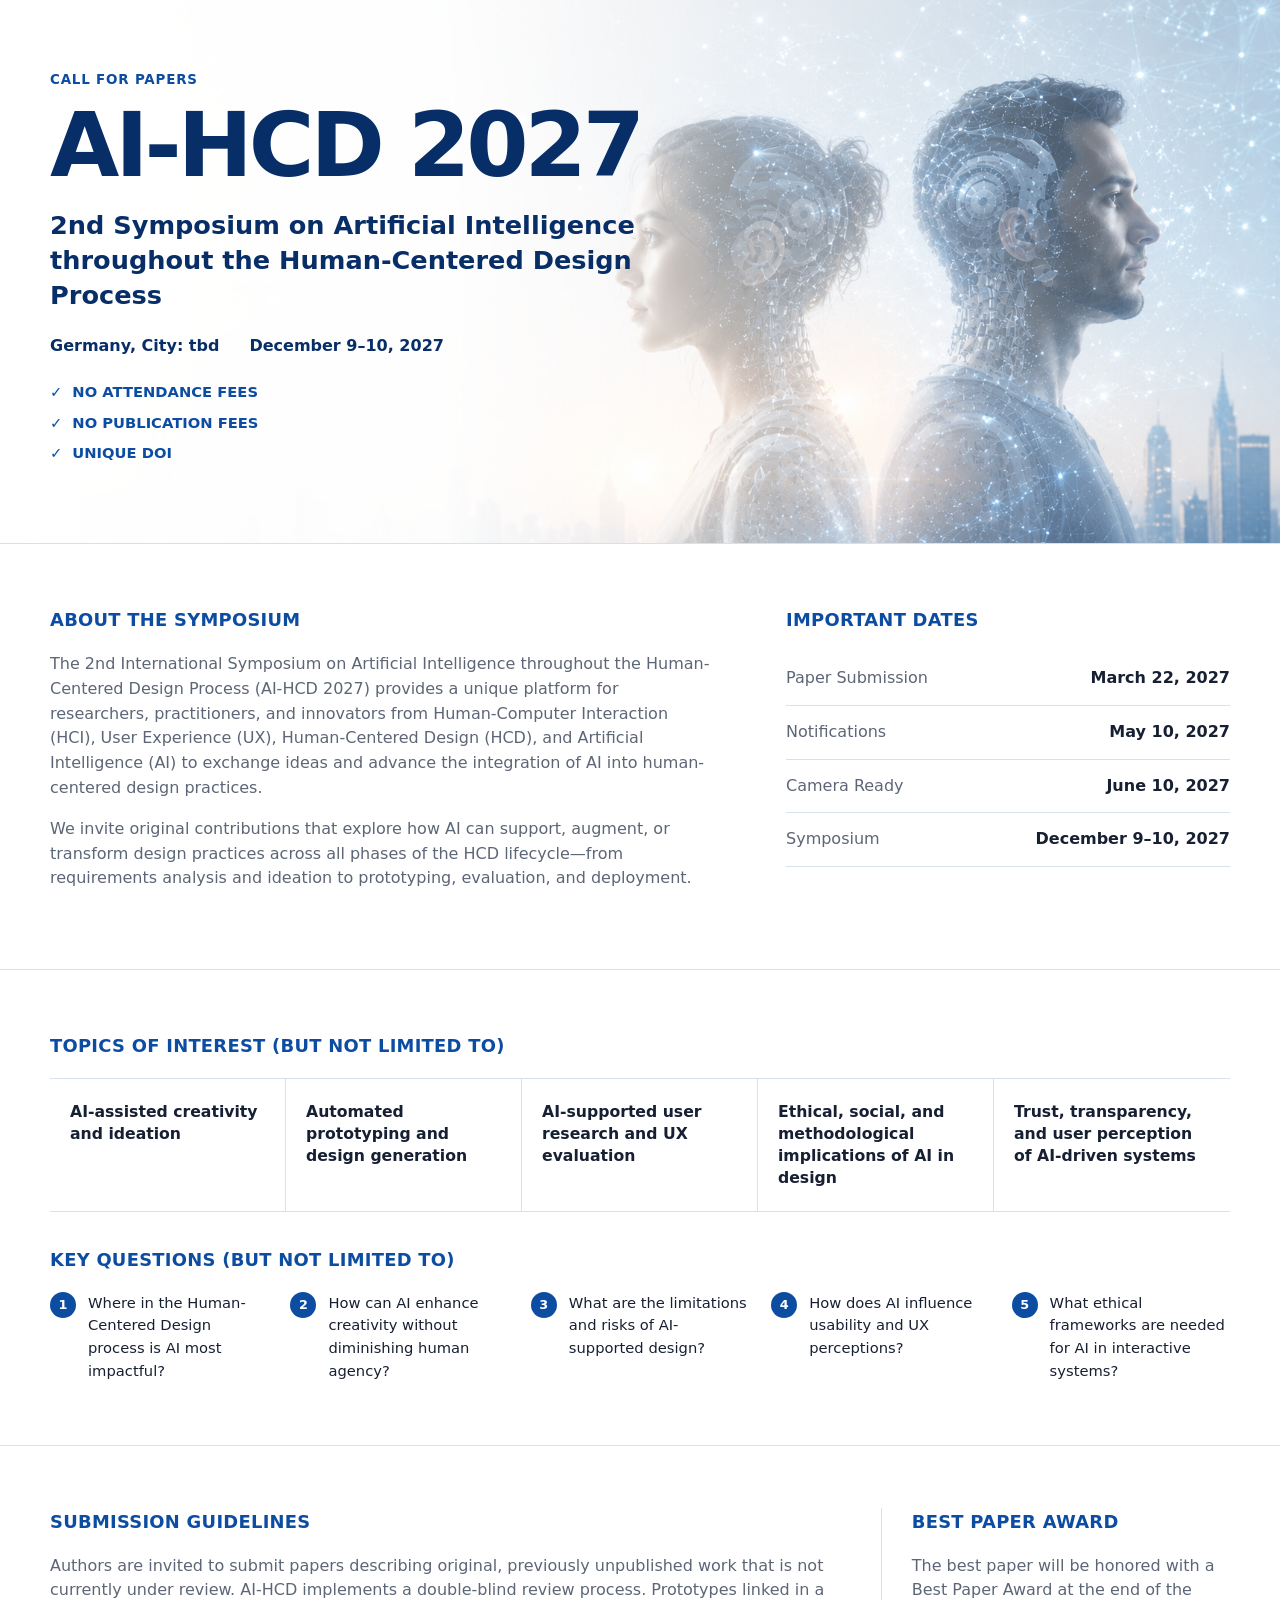
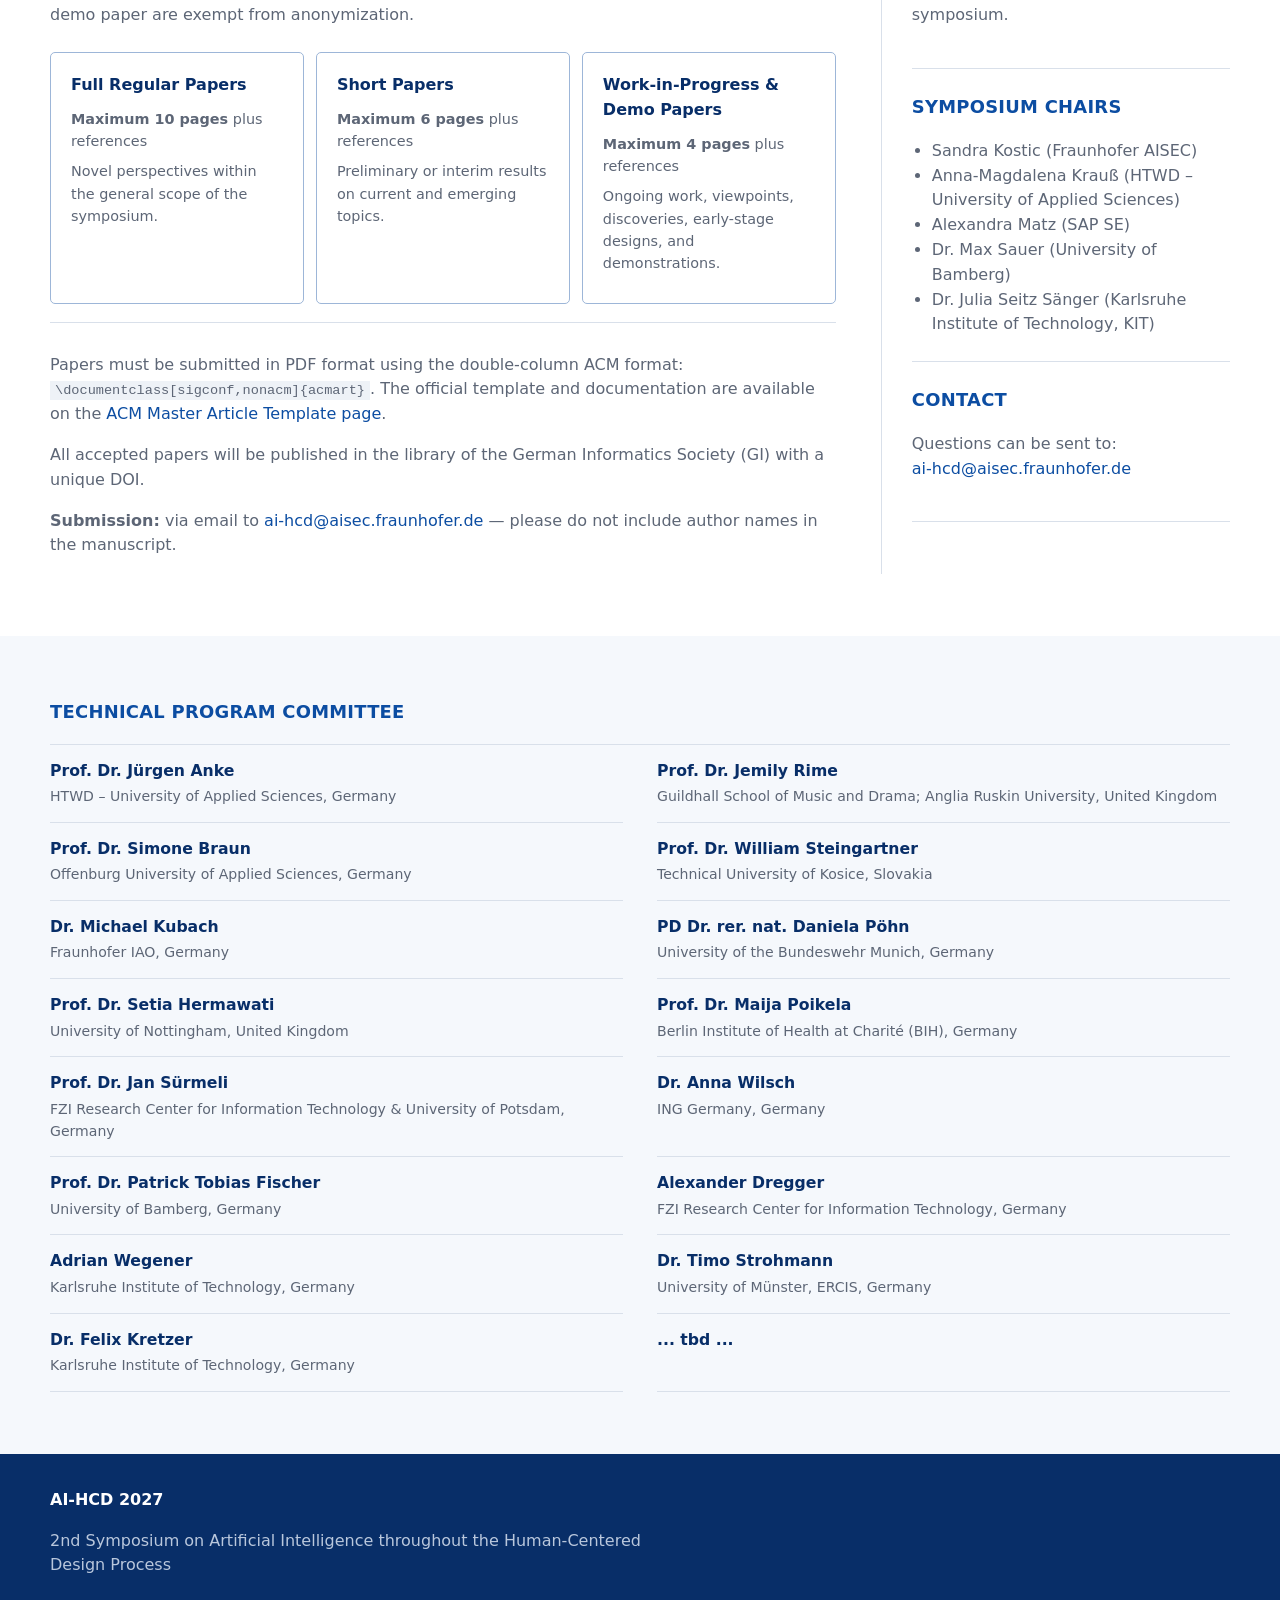
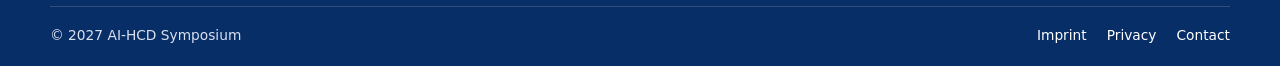
==== index.html @ 08037682 "Update index.html PC Members update" ====
<!DOCTYPE html>
<html lang="en">
<head>
  <meta charset="UTF-8">
  <meta name="viewport" content="width=device-width, initial-scale=1.0">
  <meta name="description" content="Call for Papers for AI-HCD 2027, the 2nd Symposium on Artificial Intelligence throughout the Human-Centered Design Process.">
  <title>AI-HCD 2027 – Call for Papers</title>
  <link rel="stylesheet" href="style.css">
</head>
<body>
<main id="top">
    <section class="hero">
      <div class="container hero-content">
        <p class="eyebrow">Call for Papers</p>
        <h1>AI-HCD 2027</h1>
        <p class="hero-subtitle">
          2nd Symposium on Artificial Intelligence throughout the
          Human-Centered Design Process
        </p>

        <div class="hero-meta">
          <span>Germany, City: tbd</span>
          <span>December 9–10, 2027</span>
        </div>

        <ul class="hero-points">
          <li>No attendance fees</li>
          <li>No publication fees</li>
          <li>Unique DOI</li>
        </ul>
      </div>
    </section>

    <section class="section intro-grid" id="about">
      <div class="container two-column">
        <div>
          <h2>About the Symposium</h2>
          <p>
            The 2nd International Symposium on Artificial Intelligence throughout the
            Human-Centered Design Process (AI-HCD 2027) provides a unique platform for
            researchers, practitioners, and innovators from Human-Computer Interaction
            (HCI), User Experience (UX), Human-Centered Design (HCD), and Artificial
            Intelligence (AI) to exchange ideas and advance the integration of AI into
            human-centered design practices.
          </p>
          <p>
            We invite original contributions that explore how AI can support, augment,
            or transform design practices across all phases of the HCD lifecycle—from
            requirements analysis and ideation to prototyping, evaluation, and deployment.
          </p>
        </div>

        <div id="dates">
          <h2>Important Dates</h2>
          <div class="date-list">
            <div><span>Paper Submission</span><strong>March 22, 2027</strong></div>
            <div><span>Notifications</span><strong>May 10, 2027</strong></div>
            <div><span>Camera Ready</span><strong>June 10, 2027</strong></div>
            <div><span>Symposium</span><strong>December 9–10, 2027</strong></div>
          </div>
        </div>
      </div>
    </section>

    <section class="section ruled" id="topics">
      <div class="container">
        <h2>Topics of Interest (but not limited to)</h2>
        <div class="topic-grid">
          <article><h3>AI-assisted creativity and ideation</h3></article>
          <article><h3>Automated prototyping and design generation</h3></article>
          <article><h3>AI-supported user research and UX evaluation</h3></article>
          <article><h3>Ethical, social, and methodological implications of AI in design</h3></article>
          <article><h3>Trust, transparency, and user perception of AI-driven systems</h3></article>
        </div>

        <h2 class="space-top">Key Questions (but not limited to)</h2>
        <ol class="question-grid">
          <li>Where in the Human-Centered Design process is AI most impactful?</li>
          <li>How can AI enhance creativity without diminishing human agency?</li>
          <li>What are the limitations and risks of AI-supported design?</li>
          <li>How does AI influence usability and UX perceptions?</li>
          <li>What ethical frameworks are needed for AI in interactive systems?</li>
        </ol>
      </div>
    </section>

    <section class="section" id="submission">
      <div class="container submission-layout">
        <div>
          <h2>Submission Guidelines</h2>
          <p>
            Authors are invited to submit papers describing original, previously unpublished
            work that is not currently under review. AI-HCD implements a double-blind review process.
            Prototypes linked in a demo paper are exempt from anonymization.
          </p>

          <div class="paper-grid">
            <article>
              <h3>Full Regular Papers</h3>
              <p><strong>Maximum 10 pages</strong> plus references</p>
              <p>Novel perspectives within the general scope of the symposium.</p>
            </article>
            <article>
              <h3>Short Papers</h3>
              <p><strong>Maximum 6 pages</strong> plus references</p>
              <p>Preliminary or interim results on current and emerging topics.</p>
            </article>
            <article>
              <h3>Work-in-Progress & Demo Papers</h3>
              <p><strong>Maximum 4 pages</strong> plus references</p>
              <p>Ongoing work, viewpoints, discoveries, early-stage designs, and demonstrations.</p>
            </article>
          </div>

          <div class="publication-note">
            <p>
              Papers must be submitted in PDF format using the double-column ACM format:
              <code>\documentclass[sigconf,nonacm]{acmart}</code>.
              The official template and documentation are available on the
              <a href="https://www.acm.org/publications/proceedings-template"
                 target="_blank" rel="noopener noreferrer">ACM Master Article Template page</a>.
            </p>
            <p>
              All accepted papers will be published in the library of the German Informatics
              Society (GI) with a unique DOI.
            </p>
            <p>
              <strong>Submission:</strong>
              via email to <a href="mailto:ai-hcd@aisec.fraunhofer.de">ai-hcd@aisec.fraunhofer.de</a>
              — please do not include author names in the manuscript.
            </p>
          </div>
        </div>

        <aside class="sidebar">
          <section>
            <h2>Best Paper Award</h2>
            <p>The best paper will be honored with a Best Paper Award at the end of the symposium.</p>
          </section>

          <section>
            <h2>Symposium Chairs</h2>
            <ul>	          
			   <li>Sandra Kostic (Fraunhofer AISEC)</li>
			   <li>Anna-Magdalena Krauß (HTWD – University of Applied Sciences)</li>   
			   <li>Alexandra Matz (SAP SE)</li>
               <li>Dr. Max Sauer (University of Bamberg)</li>
			   <li>Dr. Julia Seitz Sänger (Karlsruhe Institute of Technology, KIT)</li>     
            </ul>
          </section>

          <section id="contact">
            <h2>Contact</h2>
            <p>
              Questions can be sent to: <br>
              <a href="mailto:ai-hcd@aisec.fraunhofer.de">ai-hcd@aisec.fraunhofer.de</a>
            </p>
          </section>
        </aside>
      </div>
    </section>

    <section class="section committee-section" id="committee">
      <div class="container">
        <h2>Technical Program Committee</h2>
        <ul class="committee-list">
          <li><strong>Prof. Dr. Jürgen Anke</strong><span>HTWD – University of Applied Sciences, Germany</span></li>
		  <li><strong>Prof. Dr. Jemily Rime</strong><span>Guildhall School of Music and Drama; Anglia Ruskin University, United Kingdom</span></li>
          <li><strong>Prof. Dr. Simone Braun</strong><span>Offenburg University of Applied Sciences, Germany</span></li>
		  <li><strong>Prof. Dr. William Steingartner</strong><span>Technical University of Kosice, Slovakia</span></li>
          <li><strong>Dr. Michael Kubach</strong><span>Fraunhofer IAO, Germany</span></li>
          <li><strong>PD Dr. rer. nat. Daniela Pöhn</strong><span>University of the Bundeswehr Munich, Germany</span></li>
		  <li><strong>Prof. Dr. Setia Hermawati</strong><span>University of Nottingham, United Kingdom</span></li>
          <li><strong>Prof. Dr. Maija Poikela</strong><span>Berlin Institute of Health at Charité (BIH), Germany</span></li>
          <li><strong>Prof. Dr. Jan Sürmeli</strong><span>FZI Research Center for Information Technology &amp; University of Potsdam, Germany</span></li>
          <li><strong>Dr. Anna Wilsch</strong><span>ING Germany, Germany</span></li>
          <li><strong>Prof. Dr. Patrick Tobias Fischer</strong><span>University of Bamberg, Germany</span></li>  
		  <li><strong>Alexander Dregger</strong><span>FZI Research Center for Information Technology, Germany</span></li> 
		  <li><strong>Adrian Wegener</strong><span>Karlsruhe Institute of Technology, Germany</span></li> 
		  <li><strong>Dr. Timo Strohmann </strong><span>University of Münster, ERCIS, Germany</span></li>  
		  <li><strong>Dr. Felix Kretzer</strong><span>Karlsruhe Institute of Technology, Germany</span></li>  
		  <li><strong>... tbd ...</strong><span>   </span></li>
        </ul>
      </div>
    </section>
  </main>

  <footer class="site-footer">
    <div class="container footer-main">
      <div>
        <strong>AI-HCD 2027</strong>
        <p>2nd Symposium on Artificial Intelligence throughout the Human-Centered Design Process</p>
      </div>
      <div>
        <!--- <span>Germany, City: tbd</span>
        <span>December 9–10, 2027</span> --->
      </div>
    </div>
    <div class="container footer-bottom">
      <span>© 2027 AI-HCD Symposium</span>
      <div class="footer-links" aria-label="Legal navigation">
        <a href="imprint.html">Imprint</a>
        <a href="privacy.html">Privacy</a>
        <a href="#contact">Contact</a>
      </div>
    </div>
  </footer>
</body>
</html>
---- style.css ----
:root {
  --blue: #0c4da2;
  --blue-dark: #082e68;
  --text: #172033;
  --muted: #5d6676;
  --line: #d9e0ea;
  --light: #f5f8fc;
  --max: 1180px;
}

* { box-sizing: border-box; }

html { scroll-behavior: smooth; }

body {
  margin: 0;
  color: var(--text);
  background: #fff;
  font-family: system-ui, -apple-system, BlinkMacSystemFont, "Segoe UI", Roboto, Helvetica, Arial, sans-serif;
  line-height: 1.55;
}

a { color: var(--blue); text-decoration: none; }
a:hover { text-decoration: underline; }

.container {
  width: min(calc(100% - 40px), var(--max));
  margin: 0 auto;
}

.hero {
  position: relative;
  min-height: 430px;
  display: flex;
  align-items: center;
  overflow: hidden;
  background:
    linear-gradient(90deg,
      rgba(255,255,255,.98) 0%,
      rgba(255,255,255,.95) 35%,
      rgba(255,255,255,.55) 57%,
      rgba(255,255,255,.08) 100%),
    url("assets/images/hero-ai-hcd.jpg") 78% 18% / cover no-repeat;
  border-bottom: 1px solid var(--line);
}

.hero-content {
  position: relative;
  z-index: 2;
  padding: 70px 0;
}

.eyebrow {
  margin: 0 0 10px;
  color: var(--blue);
  font-weight: 800;
  text-transform: uppercase;
  letter-spacing: .06em;
  font-size: .84rem;
}

h1 {
  margin: 0;
  color: var(--blue-dark);
  font-size: clamp(3.5rem, 7vw, 6rem);
  line-height: 1;
  letter-spacing: -.045em;
}

.hero-subtitle {
  max-width: 600px;
  margin: 18px 0 22px;
  color: var(--blue-dark);
  font-size: clamp(1.2rem, 2vw, 1.75rem);
  font-weight: 600;
  line-height: 1.35;
}

.hero-meta {
  display: flex;
  flex-wrap: wrap;
  gap: 16px 30px;
  margin-bottom: 22px;
  color: var(--blue-dark);
  font-weight: 600;
}

.hero-points {
  margin: 0;
  padding: 0;
  list-style: none;
  color: var(--blue);
  font-size: .92rem;
  font-weight: 750;
  text-transform: uppercase;
}

.hero-points li { margin: 8px 0; }
.hero-points li::before { content: "✓"; margin-right: 10px; }

.section { padding: 62px 0; }
.ruled { border-top: 1px solid var(--line); border-bottom: 1px solid var(--line); }

.two-column {
  display: grid;
  grid-template-columns: 1.2fr .8fr;
  gap: 70px;
}

h2 {
  margin: 0 0 18px;
  color: var(--blue);
  font-size: 1.12rem;
  text-transform: uppercase;
  letter-spacing: .015em;
}

p { color: var(--muted); }

.date-list > div {
  display: grid;
  grid-template-columns: 1fr auto;
  gap: 20px;
  padding: 14px 0;
  border-bottom: 1px solid var(--line);
}

.date-list span { color: var(--muted); }
.date-list strong { color: var(--text); }

.topic-grid {
  display: grid;
  grid-template-columns: repeat(5, 1fr);
  border-top: 1px solid var(--line);
  border-bottom: 1px solid var(--line);
}

.topic-grid article {
  padding: 22px 20px;
  border-right: 1px solid var(--line);
}

.topic-grid article:last-child { border-right: 0; }

.topic-grid h3 {
  margin: 0;
  color: var(--text);
  font-size: .98rem;
  line-height: 1.4;
}

.space-top { margin-top: 34px; }

.question-grid {
  display: grid;
  grid-template-columns: repeat(5, 1fr);
  gap: 22px;
  counter-reset: questions;
  margin: 0;
  padding: 0;
  list-style: none;
}

.question-grid li {
  position: relative;
  padding-left: 38px;
  color: var(--text);
  font-size: .92rem;
}

.question-grid li::before {
  counter-increment: questions;
  content: counter(questions);
  position: absolute;
  left: 0;
  top: 0;
  width: 26px;
  height: 26px;
  display: grid;
  place-items: center;
  border-radius: 50%;
  color: white;
  background: var(--blue);
  font-size: .8rem;
  font-weight: 800;
}

.submission-layout {
  display: grid;
  grid-template-columns: minmax(0, 1.8fr) minmax(260px, .8fr);
  gap: 45px;
}

.paper-grid {
  display: grid;
  grid-template-columns: repeat(3, 1fr);
  gap: 12px;
  margin-top: 24px;
}

.paper-grid article {
  padding: 20px;
  border: 1px solid #9db6d8;
  border-radius: 5px;
}

.paper-grid h3 {
  margin: 0 0 10px;
  color: var(--blue-dark);
  font-size: 1rem;
}

.paper-grid p { margin: 8px 0; font-size: .9rem; }

.publication-note {
  margin-top: 18px;
  padding-top: 14px;
  border-top: 1px solid var(--line);
}

code {
  padding: 2px 5px;
  background: #eef2f7;
  font-size: .85rem;
}

.sidebar {
  padding-left: 30px;
  border-left: 1px solid var(--line);
}

.sidebar section {
  padding-bottom: 24px;
  margin-bottom: 24px;
  border-bottom: 1px solid var(--line);
}

.sidebar ul {
  margin: 0;
  padding-left: 20px;
  color: var(--muted);
}

.committee-section { background: var(--light); }

.committee-list {
  display: grid;
  grid-template-columns: repeat(2, minmax(0, 1fr));
  gap: 0 34px;
  margin: 0;
  padding: 0;
  list-style: none;
  border-top: 1px solid var(--line);
}

.committee-list li {
  padding: 14px 0;
  border-bottom: 1px solid var(--line);
}

.committee-list strong,
.committee-list span {
  display: block;
}

.committee-list strong {
  color: var(--blue-dark);
  font-size: .98rem;
}

.committee-list span {
  margin-top: 3px;
  color: var(--muted);
  font-size: .88rem;
}
.site-footer {
  color: #d9e1ee;
  background: var(--blue-dark);
}

.footer-main,
.footer-bottom {
  display: flex;
  justify-content: space-between;
  gap: 30px;
}

.footer-main {
  padding-top: 34px;
  padding-bottom: 28px;
}

.footer-main strong { color: #fff; }
.footer-main p { max-width: 620px; color: #b9c7dc; margin-bottom: 0; }
.footer-main > div:last-child { display: flex; flex-direction: column; text-align: right; }

.footer-bottom {
  padding-top: 18px;
  padding-bottom: 20px;
  border-top: 1px solid rgba(255,255,255,.16);
  font-size: .86rem;
}

.footer-links {
  display: flex;
  flex-wrap: wrap;
  gap: 20px;
}

.footer-bottom a { color: #fff; }

.legal-page {
  max-width: 820px;
  padding: 60px 0;
}

.legal-page h1 {
  margin-bottom: 40px;
  font-size: clamp(2.7rem, 6vw, 4.5rem);
}

.legal-page h2 {
  margin-top: 36px;
  margin-bottom: 10px;
  font-size: 1.1rem;
}

/* Responsive layout */
@media (max-width: 980px) {
  .two-column,
  .submission-layout {
    grid-template-columns: 1fr;
    gap: 42px;
  }

  .topic-grid,
  .question-grid {
    grid-template-columns: repeat(2, minmax(0, 1fr));
  }

  .topic-grid article {
    border-bottom: 1px solid var(--line);
  }

  .paper-grid {
    grid-template-columns: 1fr;
  }

  .sidebar {
    padding-left: 0;
    border-left: 0;
  }

  .committee-list {
    grid-template-columns: 1fr;
  }
}

@media (max-width: 680px) {
  body {
    overflow-x: hidden;
  }

  .container {
    width: calc(100% - 28px);
  }

  .hero {
    min-height: 610px;
    align-items: flex-start;
    background:
      linear-gradient(
        180deg,
        rgba(255,255,255,.99) 0%,
        rgba(255,255,255,.95) 48%,
        rgba(255,255,255,.48) 72%,
        rgba(255,255,255,.18) 100%
      ),
      url("assets/images/hero-ai-hcd.jpg") 72% 12% / cover no-repeat;
  }

  .hero-content {
    padding: 46px 0 260px;
  }

  h1 {
    font-size: clamp(2.9rem, 15vw, 4.6rem);
    line-height: .98;
  }

  .hero-subtitle {
    max-width: 100%;
    font-size: 1.12rem;
  }

  .hero-meta {
    flex-direction: column;
    gap: 6px;
  }

  .hero-points {
    font-size: .8rem;
  }

  .section {
    padding: 46px 0;
  }

  .two-column,
  .submission-layout {
    gap: 34px;
  }

  .topic-grid,
  .question-grid,
  .paper-grid {
    grid-template-columns: 1fr;
  }

  .topic-grid {
    border-bottom: 0;
  }

  .topic-grid article {
    padding: 18px 0;
    border-right: 0;
    border-bottom: 1px solid var(--line);
  }

  .question-grid {
    gap: 20px;
  }

  .date-list > div {
    grid-template-columns: 1fr;
    gap: 3px;
  }

  .paper-grid article {
    padding: 18px;
  }

  .publication-note,
  .sidebar {
    overflow-wrap: anywhere;
  }

  code {
    white-space: normal;
    overflow-wrap: anywhere;
  }

  .committee-list li {
    padding: 13px 0;
  }

  .committee-list strong {
    font-size: .95rem;
  }

  .committee-list span {
    font-size: .84rem;
  }

  .footer-main,
  .footer-bottom {
    flex-direction: column;
    gap: 18px;
  }

  .footer-main > div:last-child {
    text-align: left;
  }

  .footer-links {
    gap: 12px 18px;
  }

  .legal-page {
    padding: 42px 0;
  }

  .legal-page h1 {
    font-size: clamp(2.5rem, 14vw, 4rem);
  }
}

@media (max-width: 420px) {
  .container {
    width: calc(100% - 22px);
  }

  .hero {
    min-height: 570px;
    background-position: 74% 10%;
  }

  .hero-content {
    padding: 38px 0 235px;
  }

  h1 {
    font-size: 2.75rem;
  }

  .hero-subtitle {
    font-size: 1.02rem;
  }

  .hero-points li {
    margin: 6px 0;
  }

  .section {
    padding: 40px 0;
  }

  .date-list > div {
    padding: 12px 0;
  }

  .footer-bottom {
    font-size: .82rem;
  }
}
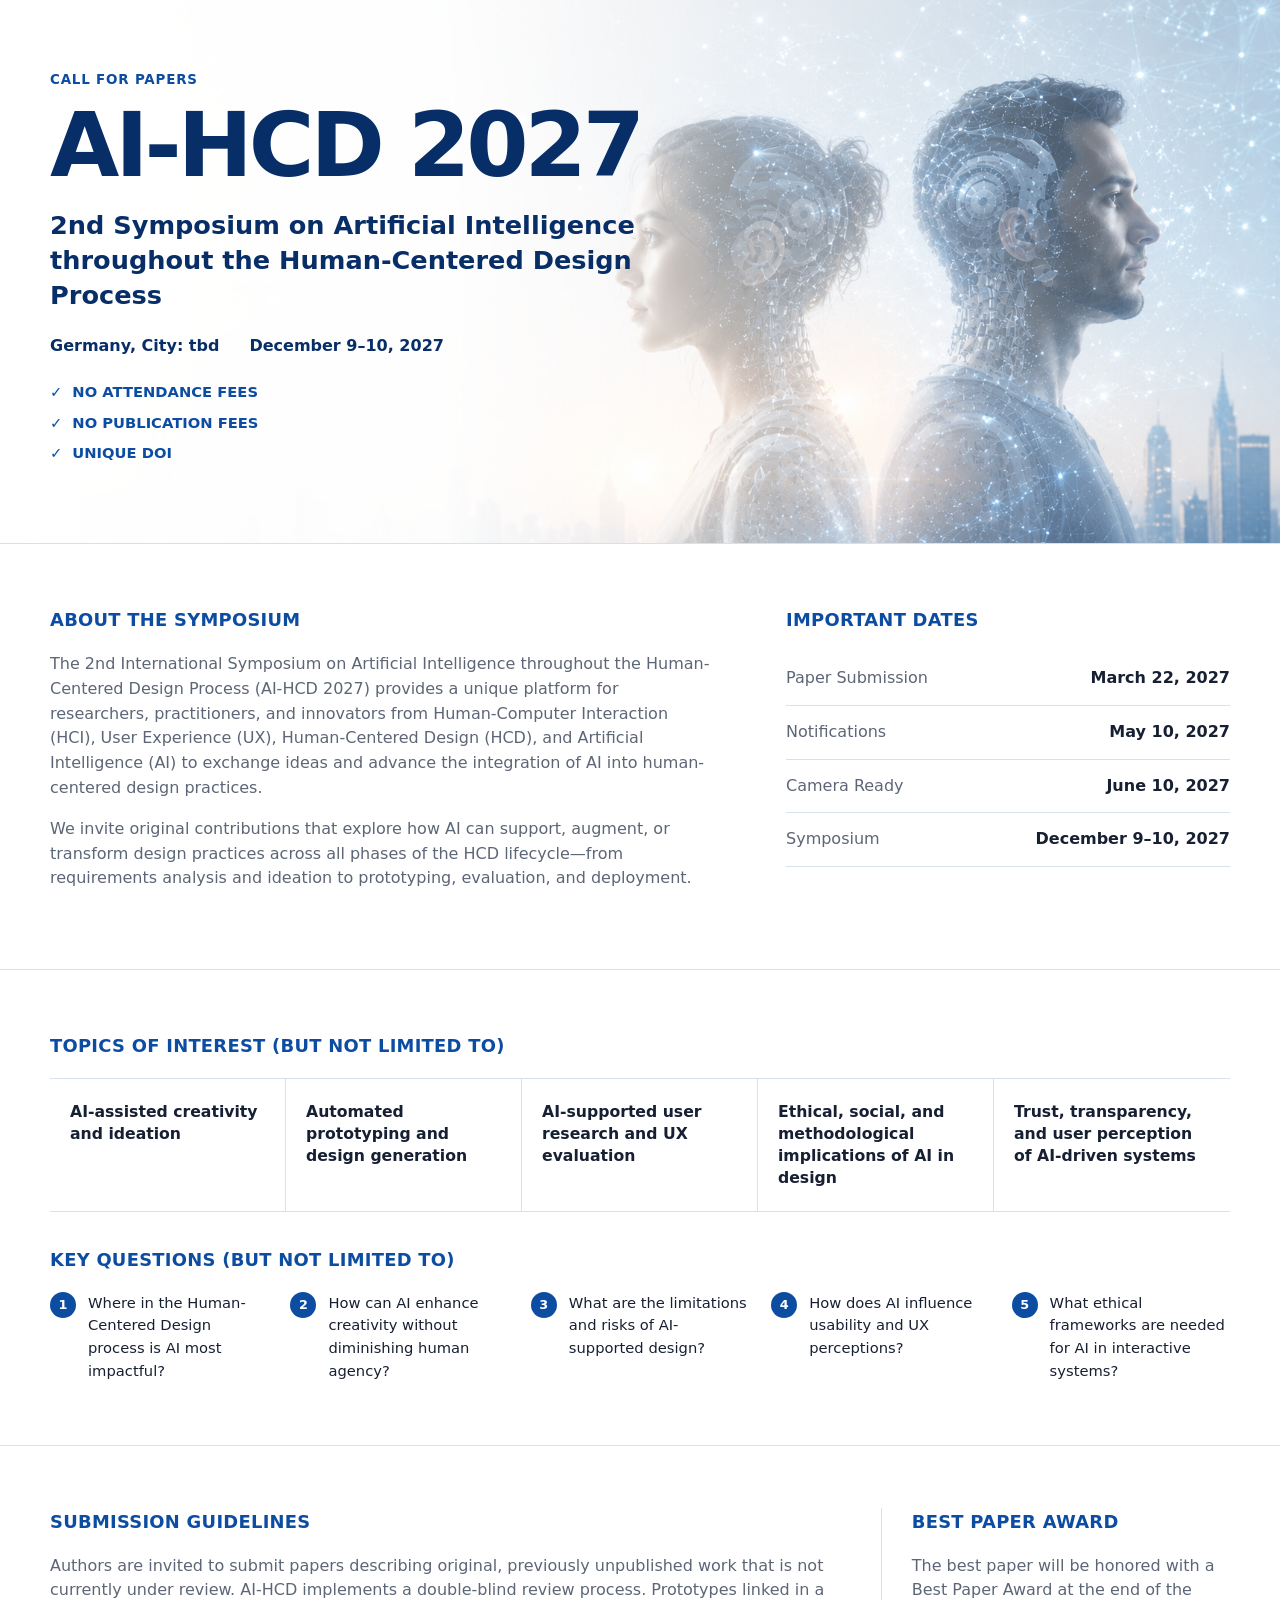
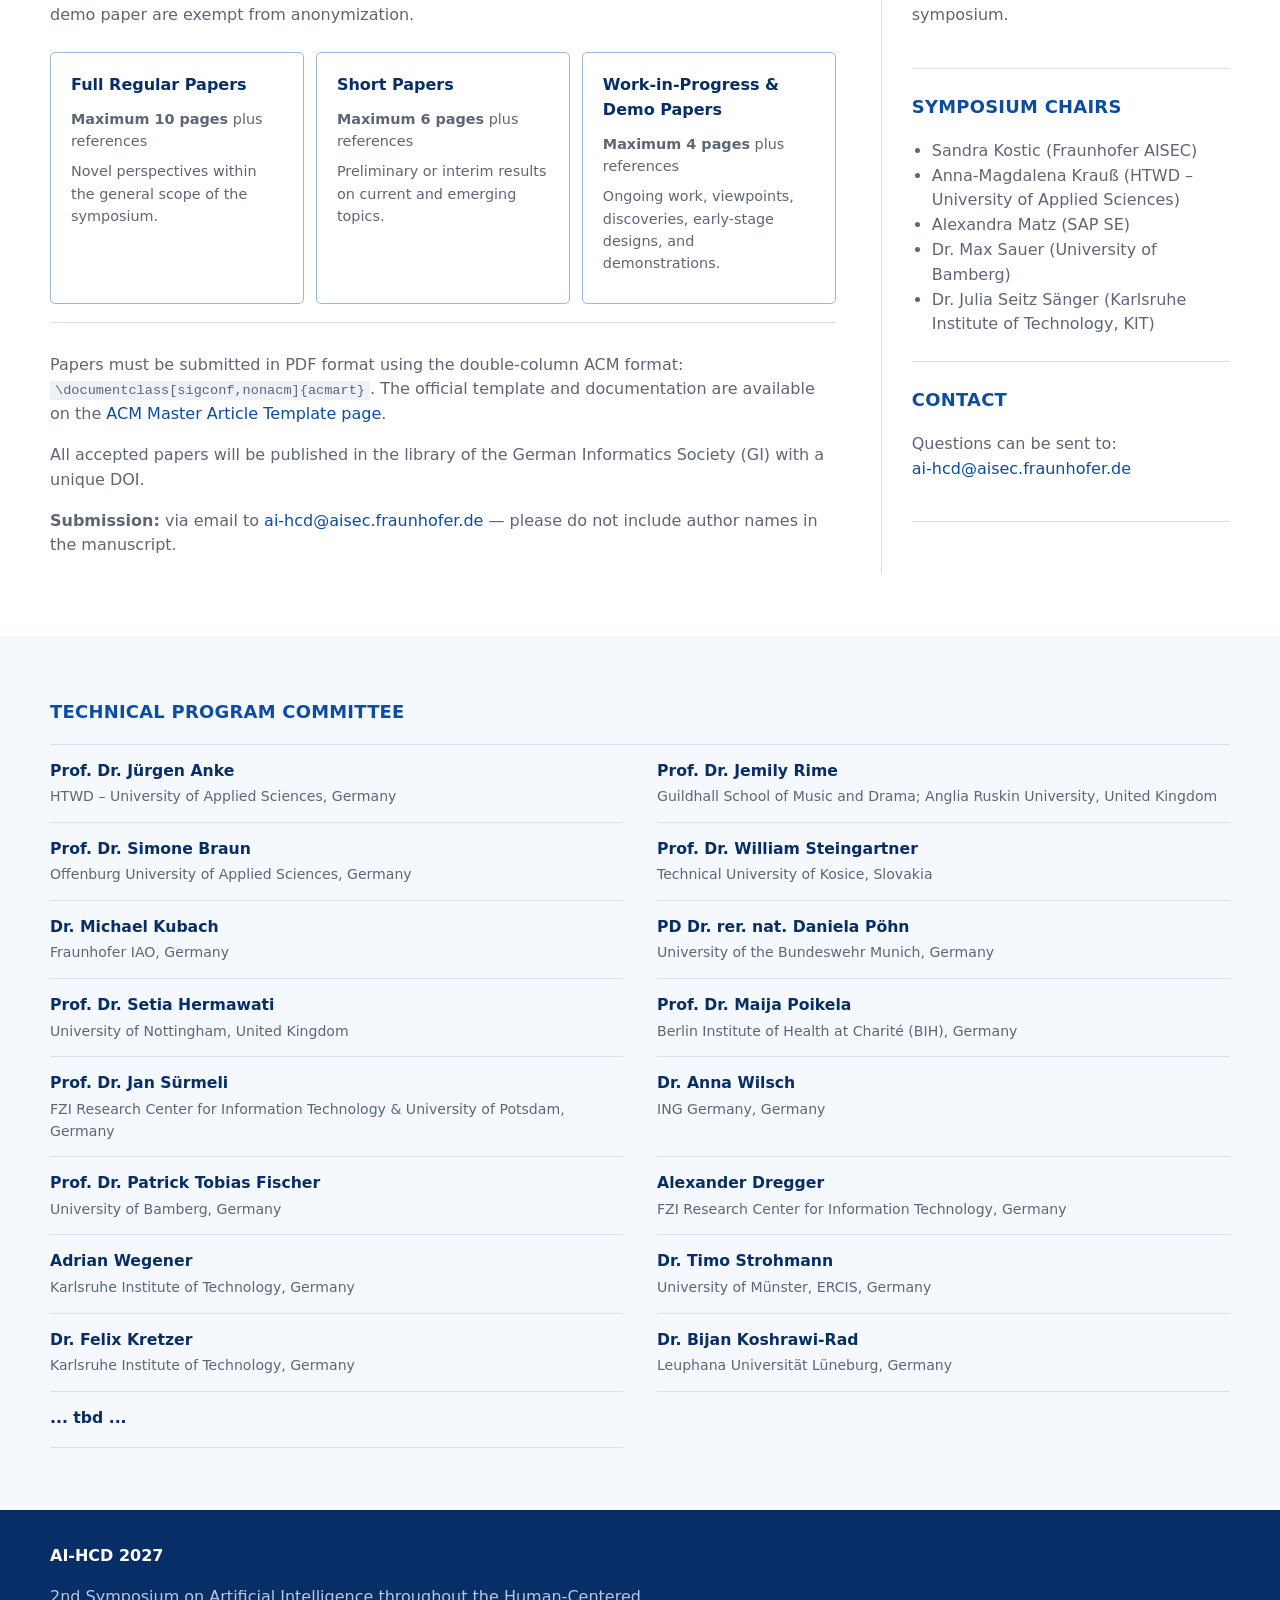
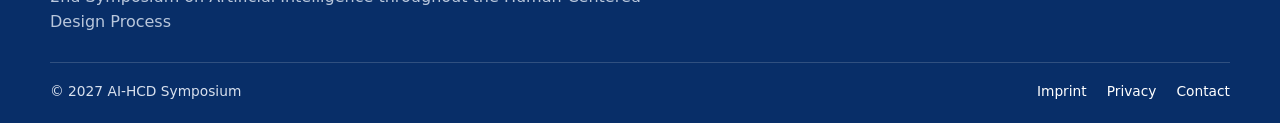
==== commit 59344b9d: "Update index.html Bijan ergänzt" ====
--- a/index.html
+++ b/index.html
@@ -179,6 +179,7 @@
 		  <li><strong>Adrian Wegener</strong><span>Karlsruhe Institute of Technology, Germany</span></li> 
 		  <li><strong>Dr. Timo Strohmann </strong><span>University of Münster, ERCIS, Germany</span></li>  
 		  <li><strong>Dr. Felix Kretzer</strong><span>Karlsruhe Institute of Technology, Germany</span></li>  
+		<li><strong>Dr. Bijan Koshrawi-Rad </strong><span>Leuphana Universität Lüneburg, Germany</span></li> 
 		  <li><strong>... tbd ...</strong><span>   </span></li>
         </ul>
       </div>
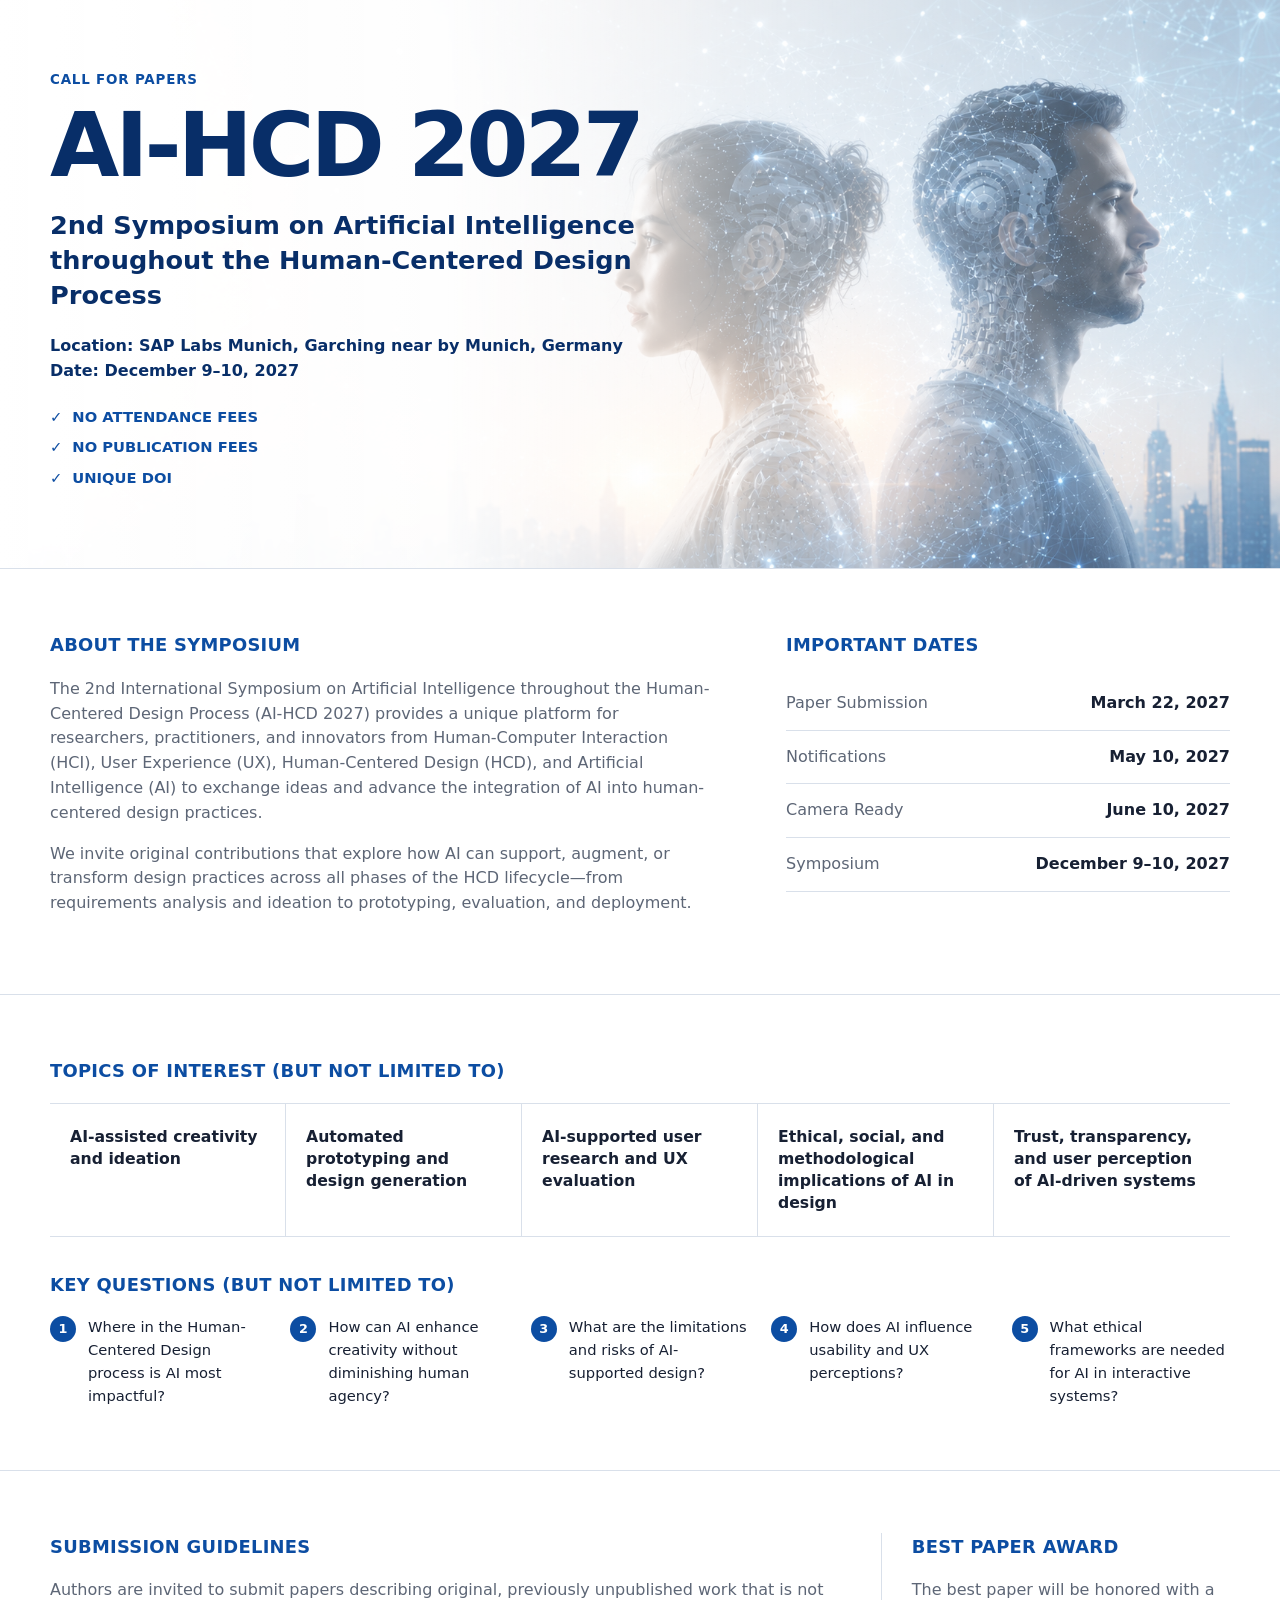
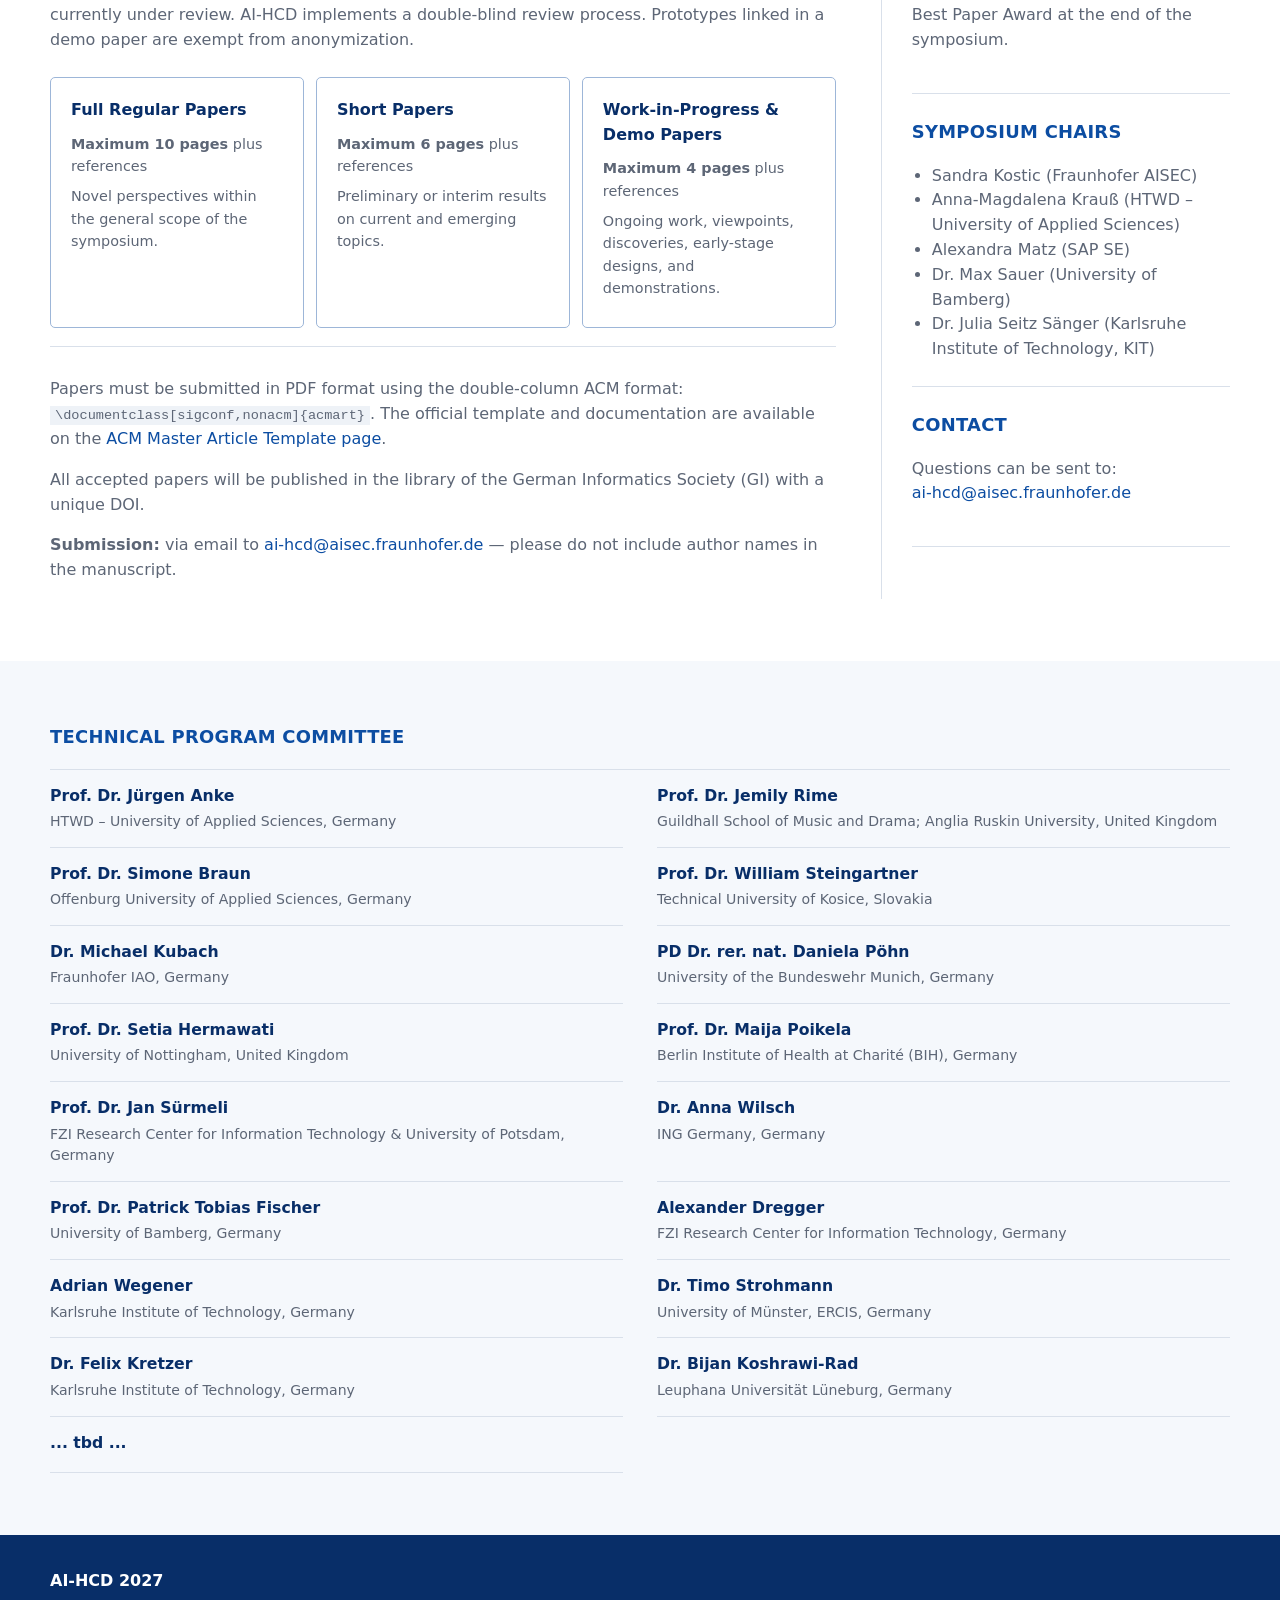
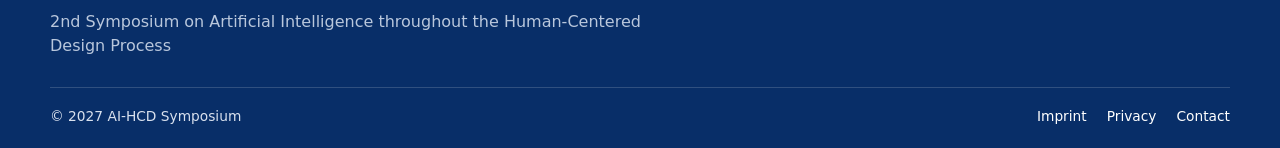
==== commit c29e12c0: "location added" ====
--- a/index.html
+++ b/index.html
@@ -19,8 +19,8 @@
         </p>
 
         <div class="hero-meta">
-          <span>Germany, City: tbd</span>
-          <span>December 9–10, 2027</span>
+          Location: SAP Labs Munich, Garching near by Munich, Germany<br/>
+          Date: December 9–10, 2027
         </div>
 
         <ul class="hero-points">
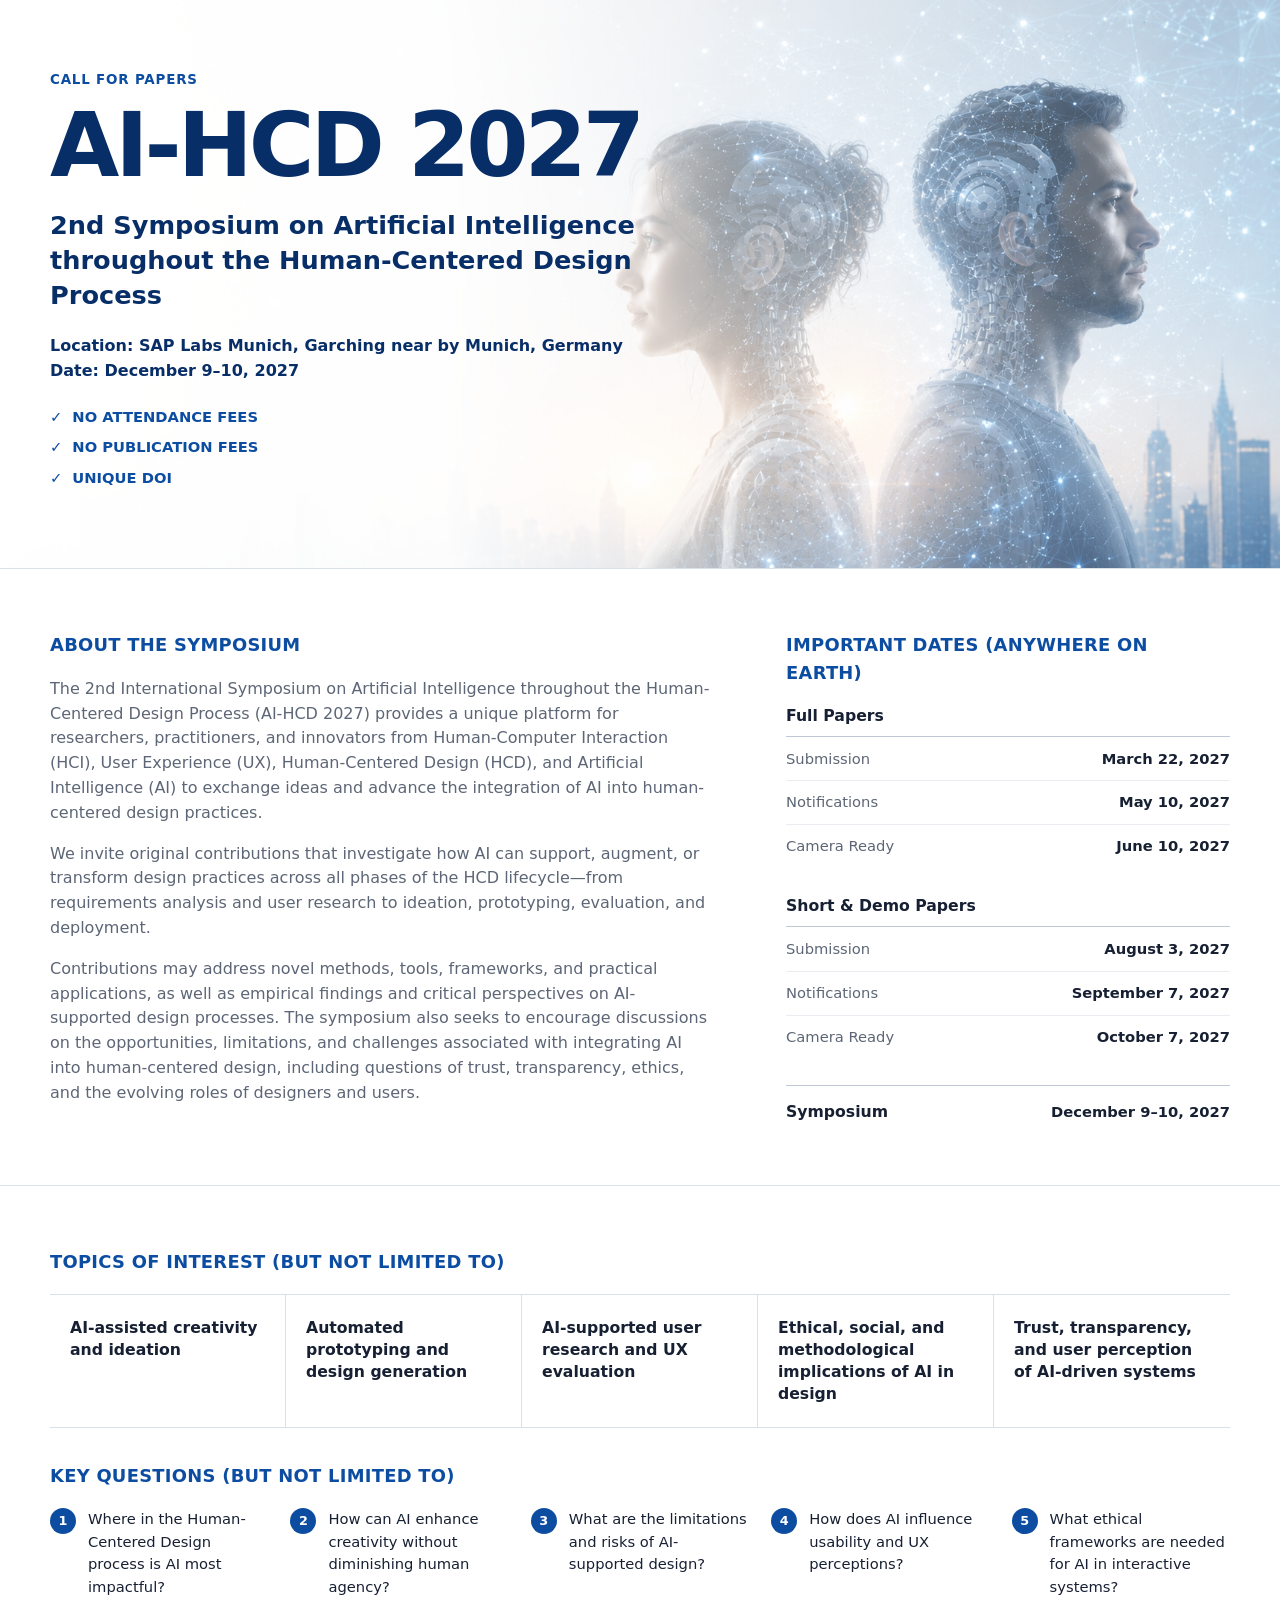
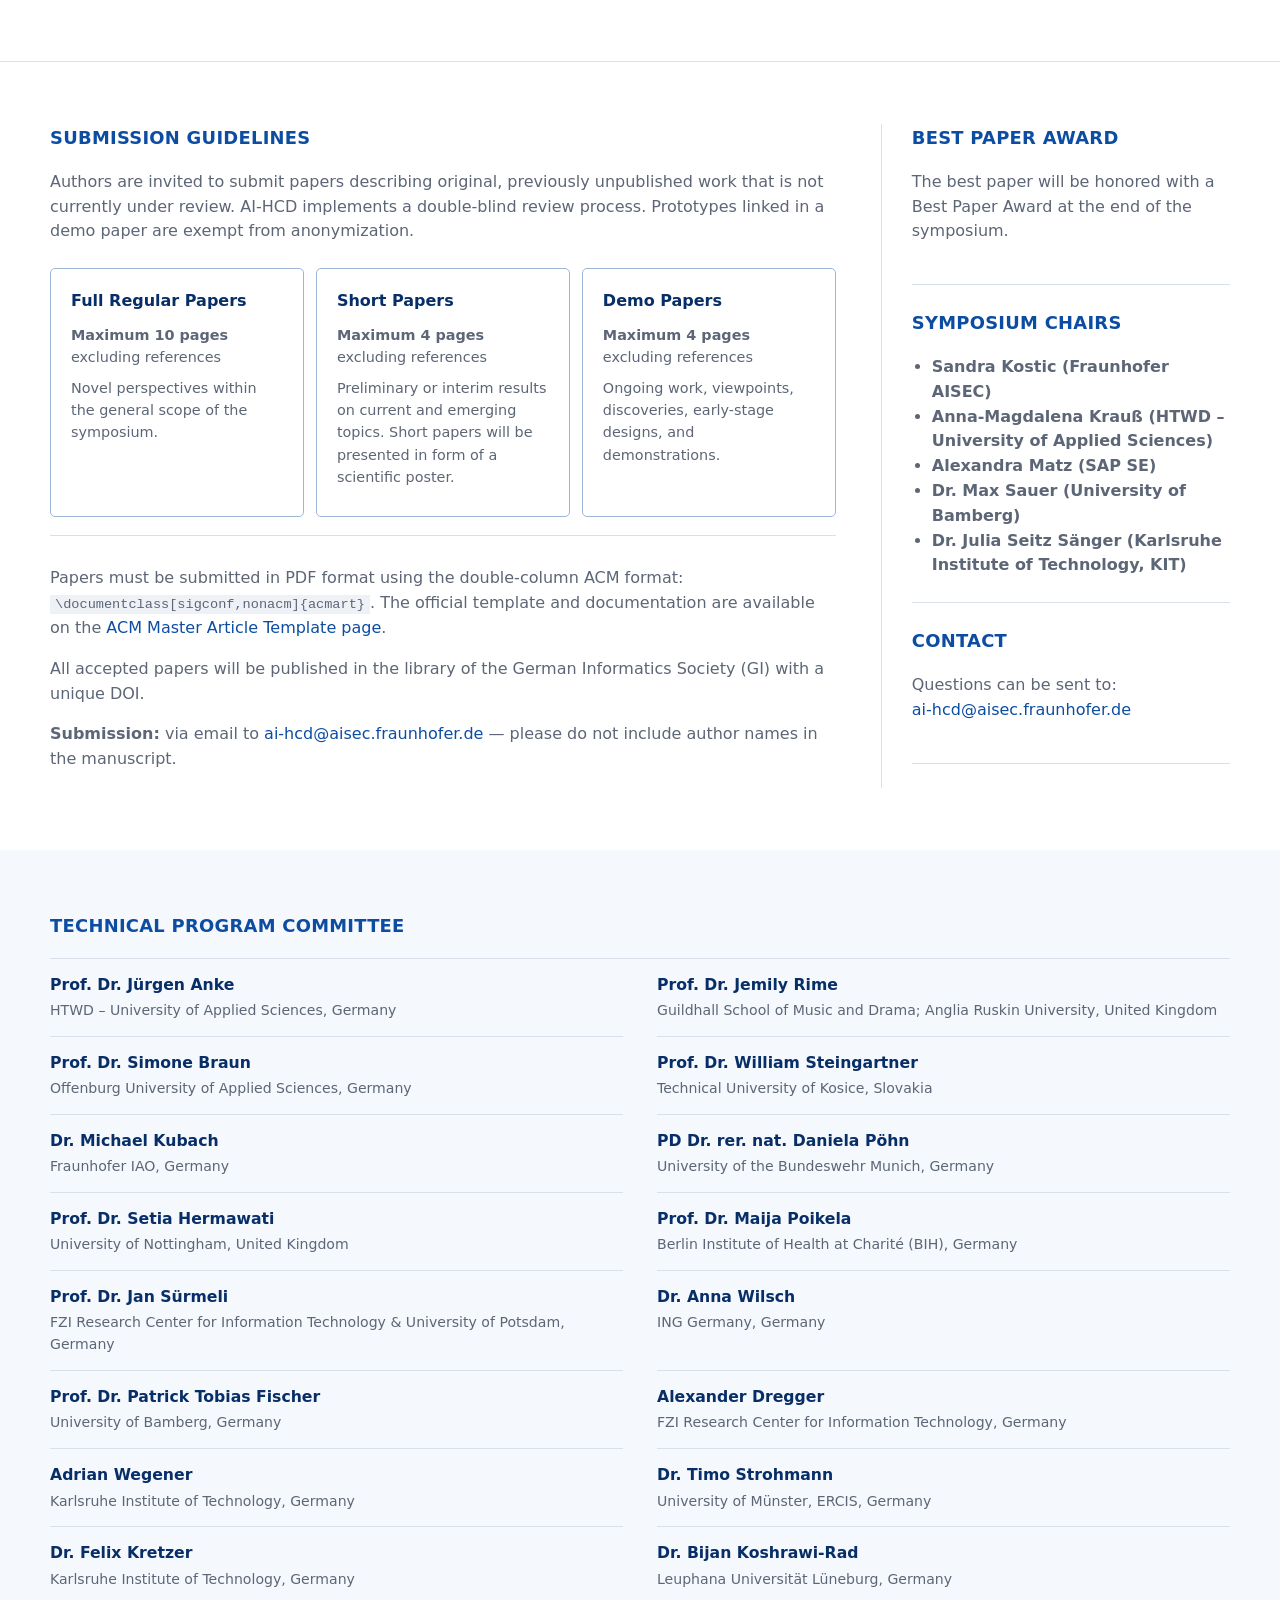
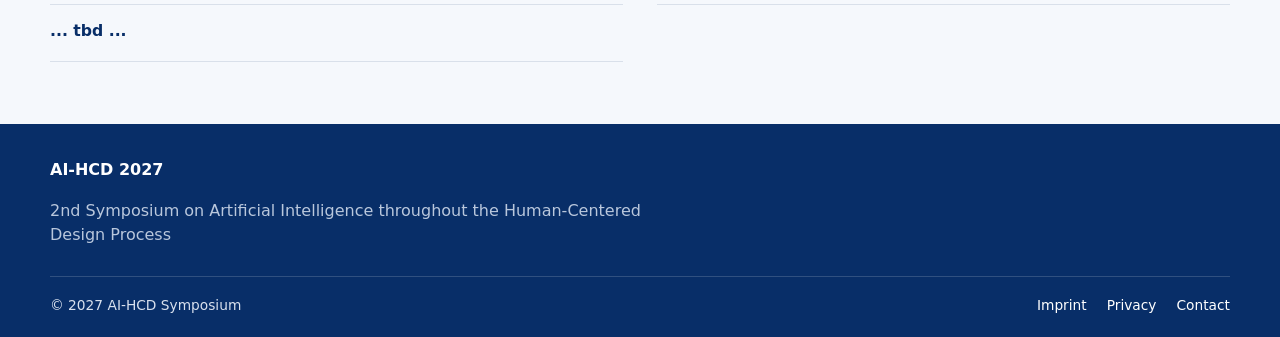
==== commit e2479cb5: "dates updated" ====
--- a/index.html
+++ b/index.html
@@ -44,21 +44,64 @@
             human-centered design practices.
           </p>
           <p>
-            We invite original contributions that explore how AI can support, augment,
-            or transform design practices across all phases of the HCD lifecycle—from
-            requirements analysis and ideation to prototyping, evaluation, and deployment.
-          </p>
-        </div>
-
-        <div id="dates">
-          <h2>Important Dates</h2>
-          <div class="date-list">
-            <div><span>Paper Submission</span><strong>March 22, 2027</strong></div>
-            <div><span>Notifications</span><strong>May 10, 2027</strong></div>
-            <div><span>Camera Ready</span><strong>June 10, 2027</strong></div>
-            <div><span>Symposium</span><strong>December 9–10, 2027</strong></div>
+           We invite original contributions that investigate how AI can support, augment, or transform design practices across all phases of the HCD lifecycle—from requirements analysis and user research to ideation, prototyping, evaluation, and deployment.
+          </p>
+          <p>
+           Contributions may address novel methods, tools, frameworks, and practical applications, as well as empirical findings and critical perspectives on AI-supported design processes. The symposium also seeks to encourage discussions on the opportunities, limitations, and challenges associated with integrating AI into human-centered design, including questions of trust, transparency, ethics, and the evolving roles of designers and users.
+          </p>
+        </div>
+
+       <aside id="dates" class="dates-panel" aria-labelledby="dates-heading">
+          <h2 id="dates-heading">Important Dates (Anywhere on Earth)</h2>
+          <div class="date-groups">
+            <section class="date-group" aria-labelledby="full-paper-dates">
+              <div class="date-group-header">
+                <h3 id="full-paper-dates">Full Papers</h3>
+              </div>
+              <dl class="date-items">
+                <div class="date-item">
+                  <dt>Submission</dt>
+                  <dd><time datetime="2027-03-22">March 22, 2027</time></dd>
+                </div>
+                <div class="date-item">
+                  <dt>Notifications</dt>
+                  <dd><time datetime="2027-05-10">May 10, 2027</time></dd>
+                </div>
+                <div class="date-item">
+                  <dt>Camera Ready</dt>
+                  <dd><time datetime="2027-06-10">June 10, 2027</time></dd>
+                </div>
+              </dl>
+            </section>
+
+            <section class="date-group date-group--short" aria-labelledby="short-paper-dates">
+              <div class="date-group-header">
+                <h3 id="short-paper-dates">Short &amp; Demo Papers</h3>
+              </div>
+              <dl class="date-items">
+                <div class="date-item">
+                  <dt>Submission</dt>
+                  <dd><time datetime="2027-08-03">August 3, 2027</time></dd>
+                </div>
+                <div class="date-item">
+                  <dt>Notifications</dt>
+                  <dd><time datetime="2027-09-07">September 7, 2027</time></dd>
+                </div>
+                <div class="date-item">
+                  <dt>Camera Ready</dt>
+                  <dd><time datetime="2027-10-07">October 7, 2027</time></dd>
+                </div>
+              </dl>
+            </section>
+
+            <section class="date-group date-group--event" aria-labelledby="symposium-dates">
+              <div class="date-group-header">
+                <h3 id="symposium-dates">Symposium</h3>
+              </div>
+              <p class="symposium-date"><time datetime="2027-12-09">December 9–10, 2027</time></p>
+            </section>
           </div>
-        </div>
+        </aside>
       </div>
     </section>
 
@@ -97,17 +140,17 @@
           <div class="paper-grid">
             <article>
               <h3>Full Regular Papers</h3>
-              <p><strong>Maximum 10 pages</strong> plus references</p>
+              <p><strong>Maximum 10 pages</strong> excluding references</p>
               <p>Novel perspectives within the general scope of the symposium.</p>
             </article>
             <article>
               <h3>Short Papers</h3>
-              <p><strong>Maximum 6 pages</strong> plus references</p>
-              <p>Preliminary or interim results on current and emerging topics.</p>
+              <p><strong>Maximum 4 pages</strong> excluding references</p>
+              <p>Preliminary or interim results on current and emerging topics. Short papers will be presented in form of a scientific poster.</p>
             </article>
             <article>
-              <h3>Work-in-Progress & Demo Papers</h3>
-              <p><strong>Maximum 4 pages</strong> plus references</p>
+              <h3>Demo Papers</h3>
+              <p><strong>Maximum 4 pages</strong> excluding references</p>
               <p>Ongoing work, viewpoints, discoveries, early-stage designs, and demonstrations.</p>
             </article>
           </div>
@@ -140,13 +183,13 @@
 
           <section>
             <h2>Symposium Chairs</h2>
-            <ul>	          
+            <b><ul>	          
 			   <li>Sandra Kostic (Fraunhofer AISEC)</li>
 			   <li>Anna-Magdalena Krauß (HTWD – University of Applied Sciences)</li>   
 			   <li>Alexandra Matz (SAP SE)</li>
                <li>Dr. Max Sauer (University of Bamberg)</li>
 			   <li>Dr. Julia Seitz Sänger (Karlsruhe Institute of Technology, KIT)</li>     
-            </ul>
+            </ul></b>
           </section>
 
           <section id="contact">
--- a/style.css
+++ b/style.css
@@ -117,16 +117,92 @@
 
 p { color: var(--muted); }
 
-.date-list > div {
-  display: grid;
-  grid-template-columns: 1fr auto;
-  gap: 20px;
-  padding: 14px 0;
-  border-bottom: 1px solid var(--line);
-}
-
-.date-list span { color: var(--muted); }
-.date-list strong { color: var(--text); }
+/* Important Dates — quiet editorial layout without cards or accent fills */
+.dates-panel { min-width: 0; }
+
+.date-groups {
+  display: grid;
+  gap: 27px;
+}
+
+.date-group {
+  min-width: 0;
+  padding: 0;
+  border: 0;
+  border-radius: 0;
+  background: transparent;
+  box-shadow: none;
+}
+
+.date-group-header {
+  padding-bottom: 9px;
+  margin-bottom: 1px;
+  border-bottom: 1px solid #bec7d3;
+}
+
+.date-group h3 {
+  margin: 0;
+  color: var(--text);
+  font-size: .98rem;
+  font-weight: 700;
+  letter-spacing: 0;
+  line-height: 1.4;
+}
+
+.date-items { margin: 0; }
+
+.date-item {
+  display: grid;
+  grid-template-columns: minmax(0, 1fr) auto;
+  align-items: baseline;
+  gap: 14px;
+  padding: 10px 0;
+  border-bottom: 1px solid #e9edf2;
+}
+
+.date-item:last-child { border-bottom: 0; }
+
+.date-item dt {
+  color: var(--muted);
+  font-size: .92rem;
+}
+
+.date-item dd {
+  margin: 0;
+  color: var(--text);
+  font-size: .92rem;
+  font-weight: 650;
+  font-variant-numeric: tabular-nums;
+  text-align: right;
+  white-space: nowrap;
+}
+
+/* The event sits as a single, unobtrusive final row. */
+.date-group--event {
+  display: grid;
+  grid-template-columns: minmax(0, 1fr) auto;
+  align-items: baseline;
+  gap: 14px;
+  padding-top: 15px;
+  border-top: 1px solid #bec7d3;
+}
+
+.date-group--event .date-group-header {
+  padding: 0;
+  margin: 0;
+  border: 0;
+}
+
+.symposium-date {
+  margin: 0;
+  color: var(--text);
+  font-size: .92rem;
+  font-weight: 700;
+  line-height: 1.5;
+  font-variant-numeric: tabular-nums;
+  text-align: right;
+  white-space: nowrap;
+}
 
 .topic-grid {
   display: grid;
@@ -431,10 +507,6 @@
     gap: 20px;
   }
 
-  .date-list > div {
-    grid-template-columns: 1fr;
-    gap: 3px;
-  }
 
   .paper-grid article {
     padding: 18px;
@@ -515,11 +587,25 @@
     padding: 40px 0;
   }
 
-  .date-list > div {
-    padding: 12px 0;
-  }
+  .date-item { gap: 8px; }
+
+  .date-item dt,
+  .date-item dd { font-size: .87rem; }
+
+  .date-group--event { gap: 8px; }
+  .symposium-date { font-size: .87rem; }
 
   .footer-bottom {
     font-size: .82rem;
   }
 }
+
+@media (max-width: 350px) {
+  .date-item,
+  .date-group--event {
+    grid-template-columns: 1fr;
+    gap: 2px;
+  }
+  .date-item dd,
+  .symposium-date { text-align: left; }
+}
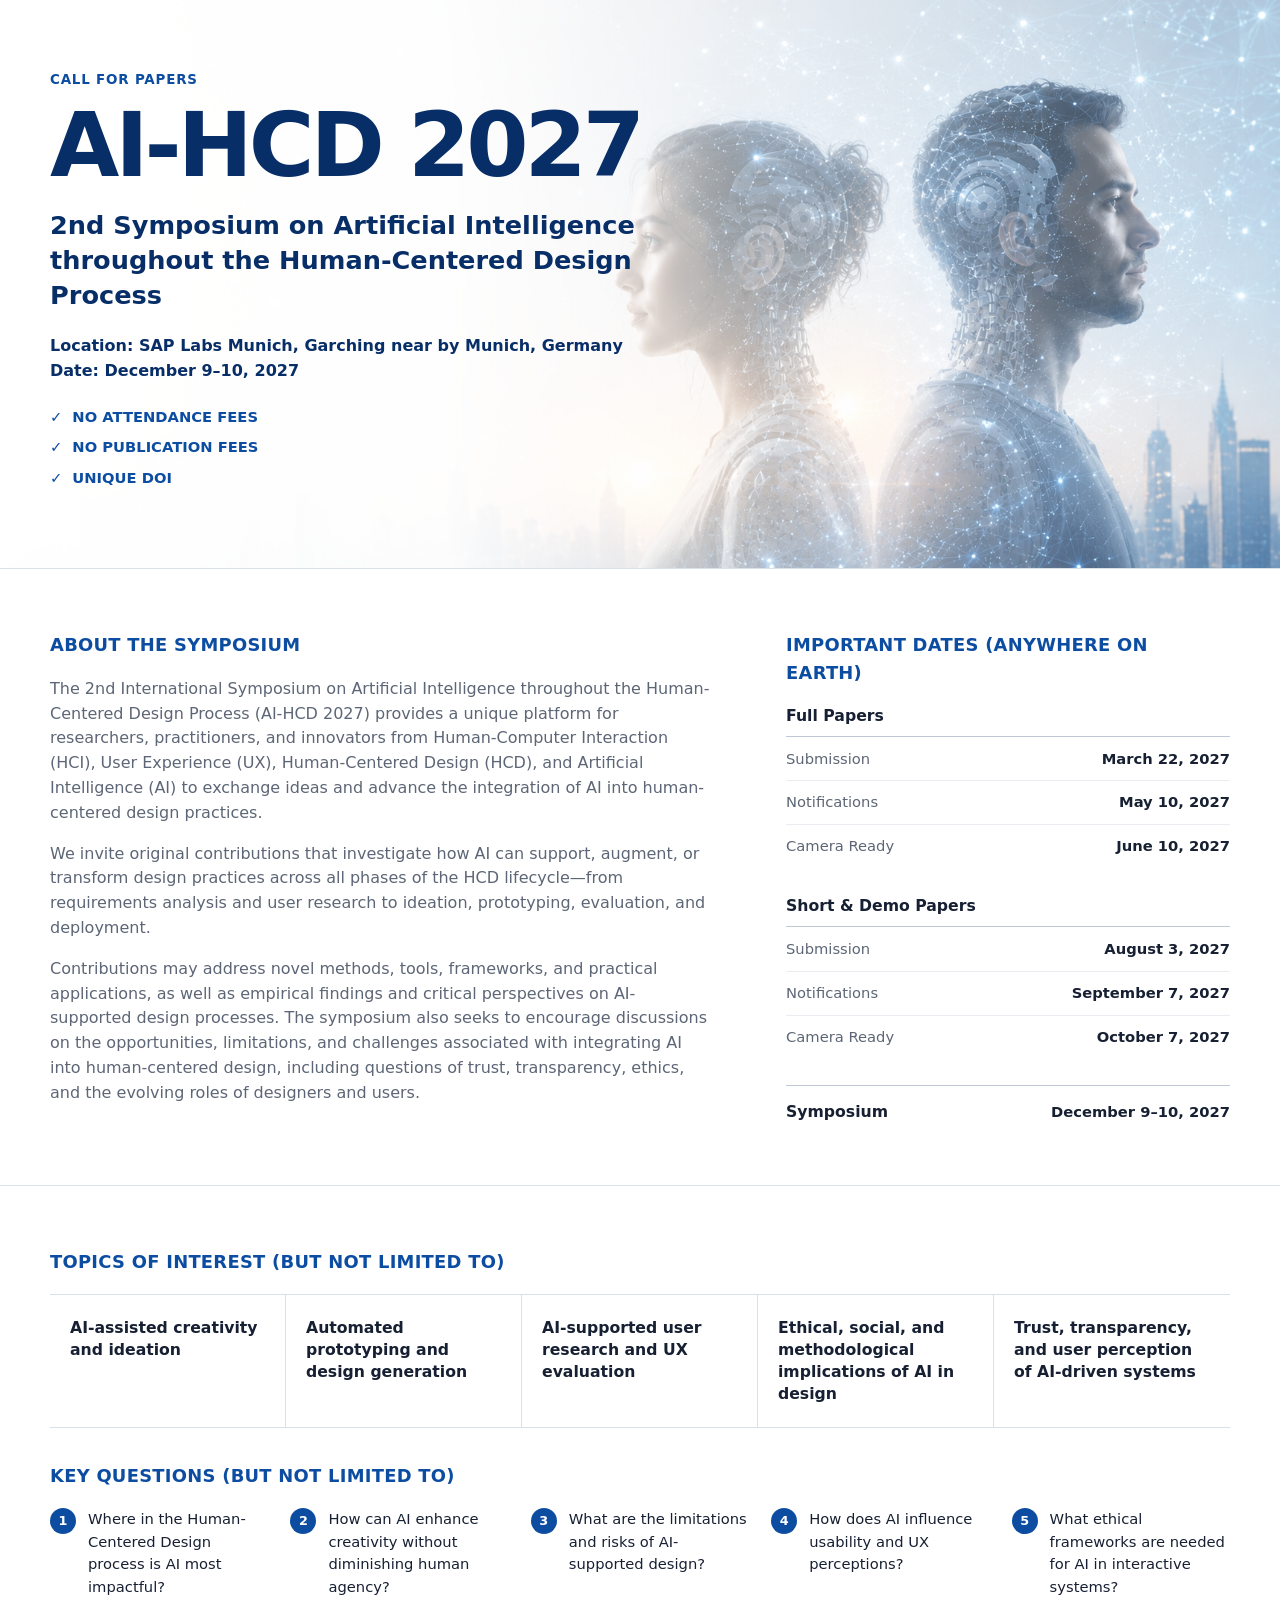
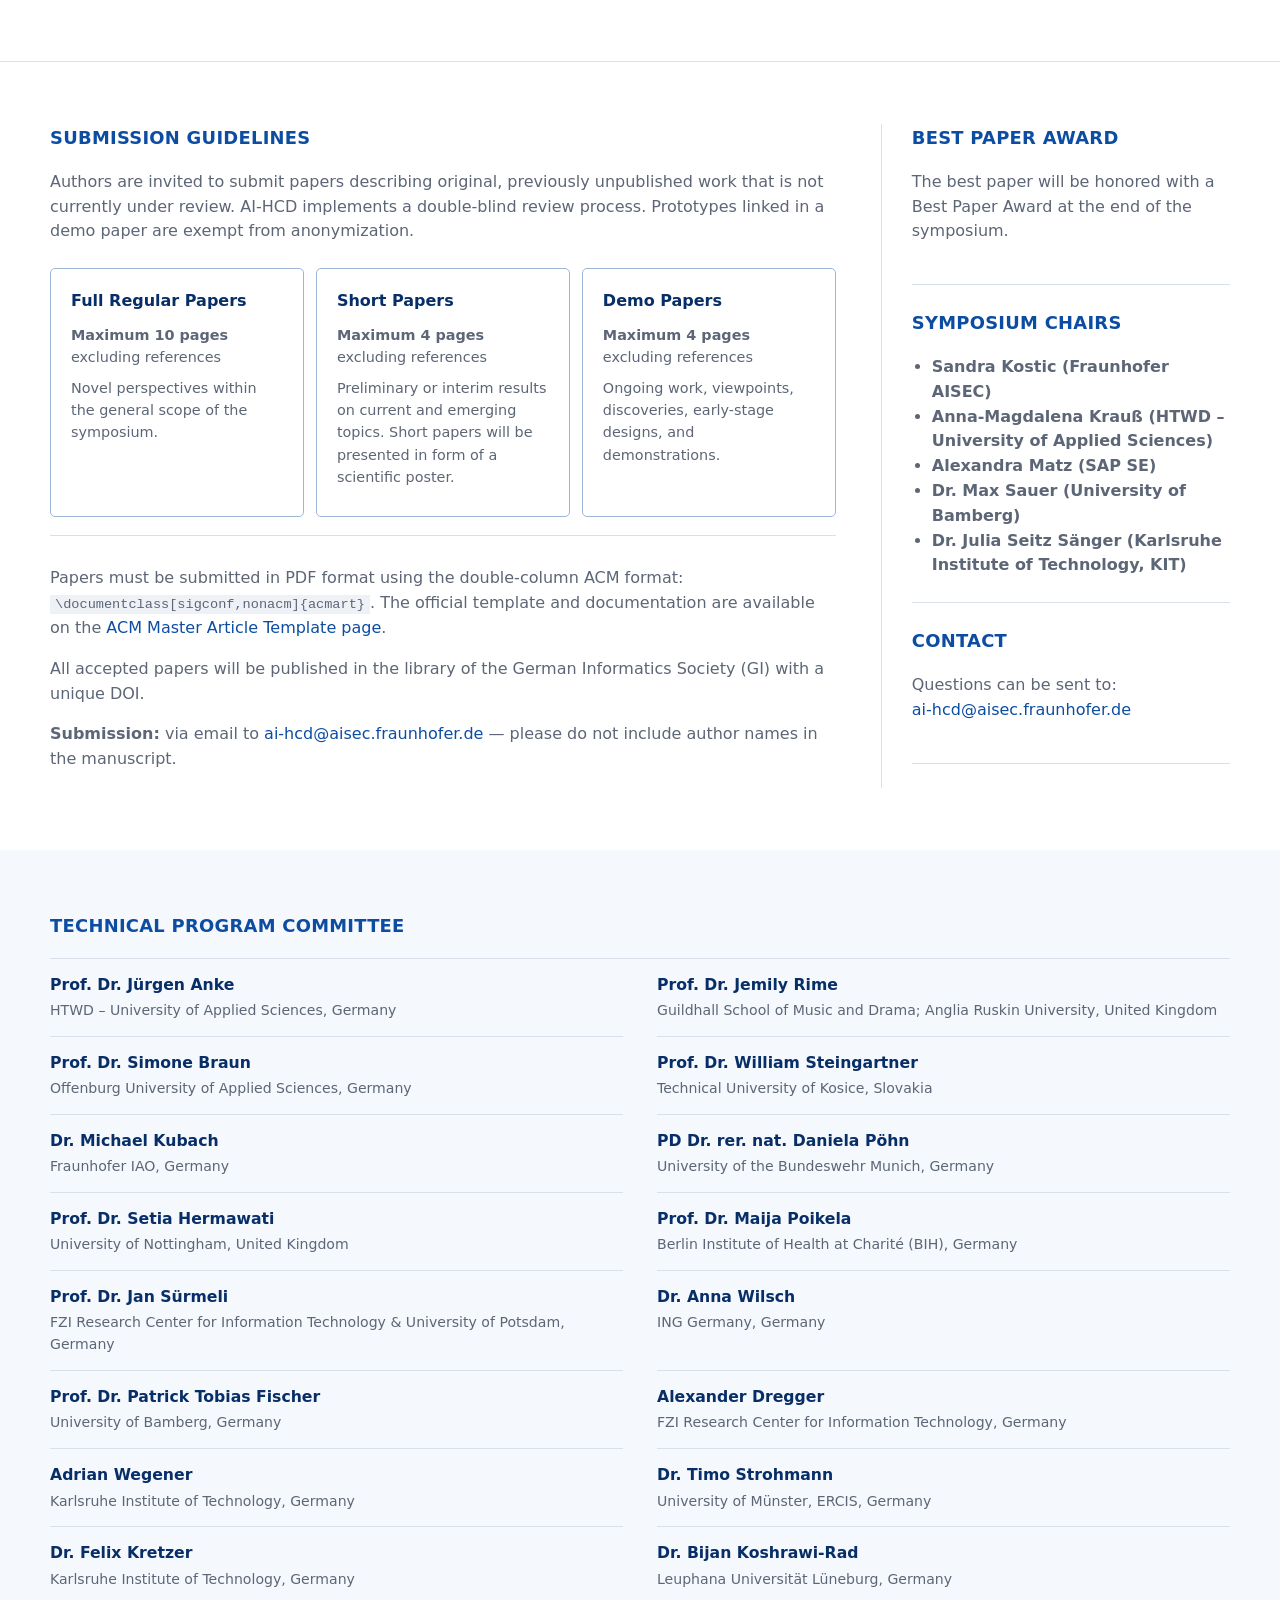
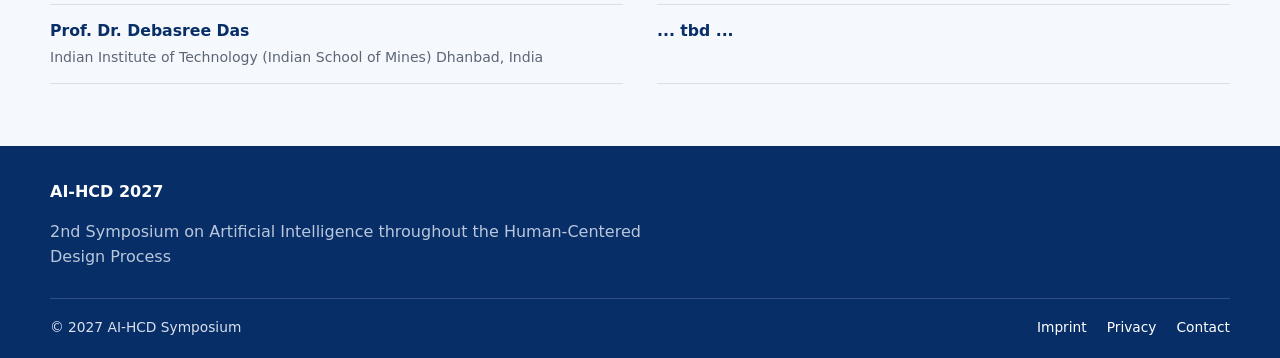
==== commit cc219a66: "Debasree added to tpc" ====
--- a/index.html
+++ b/index.html
@@ -154,7 +154,7 @@
               <p>Ongoing work, viewpoints, discoveries, early-stage designs, and demonstrations.</p>
             </article>
           </div>
-
+ 
           <div class="publication-note">
             <p>
               Papers must be submitted in PDF format using the double-column ACM format:
@@ -220,15 +220,17 @@
           <li><strong>Prof. Dr. Patrick Tobias Fischer</strong><span>University of Bamberg, Germany</span></li>  
 		  <li><strong>Alexander Dregger</strong><span>FZI Research Center for Information Technology, Germany</span></li> 
 		  <li><strong>Adrian Wegener</strong><span>Karlsruhe Institute of Technology, Germany</span></li> 
-		  <li><strong>Dr. Timo Strohmann </strong><span>University of Münster, ERCIS, Germany</span></li>  
+		  <li><strong>Dr. Timo Strohmann</strong><span>University of Münster, ERCIS, Germany</span></li>  
 		  <li><strong>Dr. Felix Kretzer</strong><span>Karlsruhe Institute of Technology, Germany</span></li>  
-		<li><strong>Dr. Bijan Koshrawi-Rad </strong><span>Leuphana Universität Lüneburg, Germany</span></li> 
+		  <li><strong>Dr. Bijan Koshrawi-Rad</strong><span>Leuphana Universität Lüneburg, Germany</span></li> 
+		  <li><strong>Prof. Dr. Debasree Das</strong><span>Indian Institute of Technology (Indian School of Mines) Dhanbad, India</span></li> 
+			
 		  <li><strong>... tbd ...</strong><span>   </span></li>
         </ul>
       </div>
     </section>
   </main>
-
+ 
   <footer class="site-footer">
     <div class="container footer-main">
       <div>
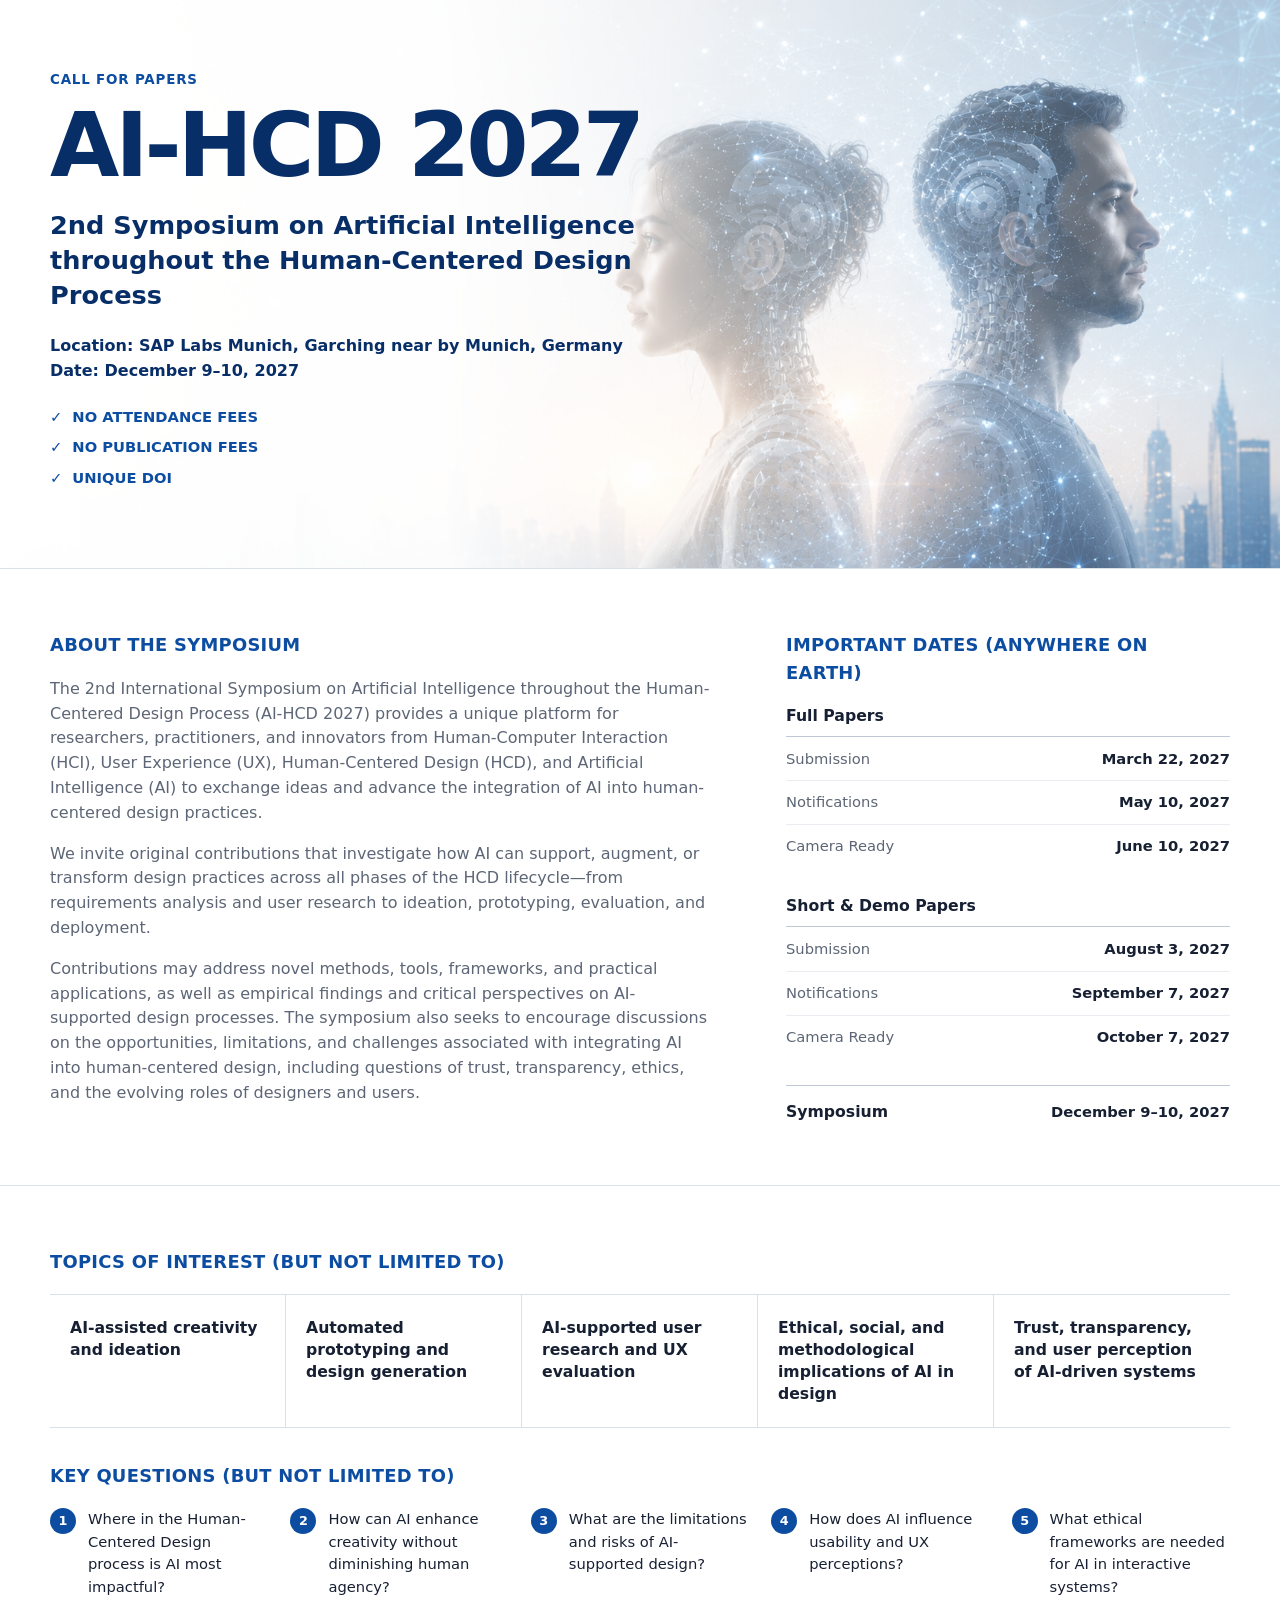
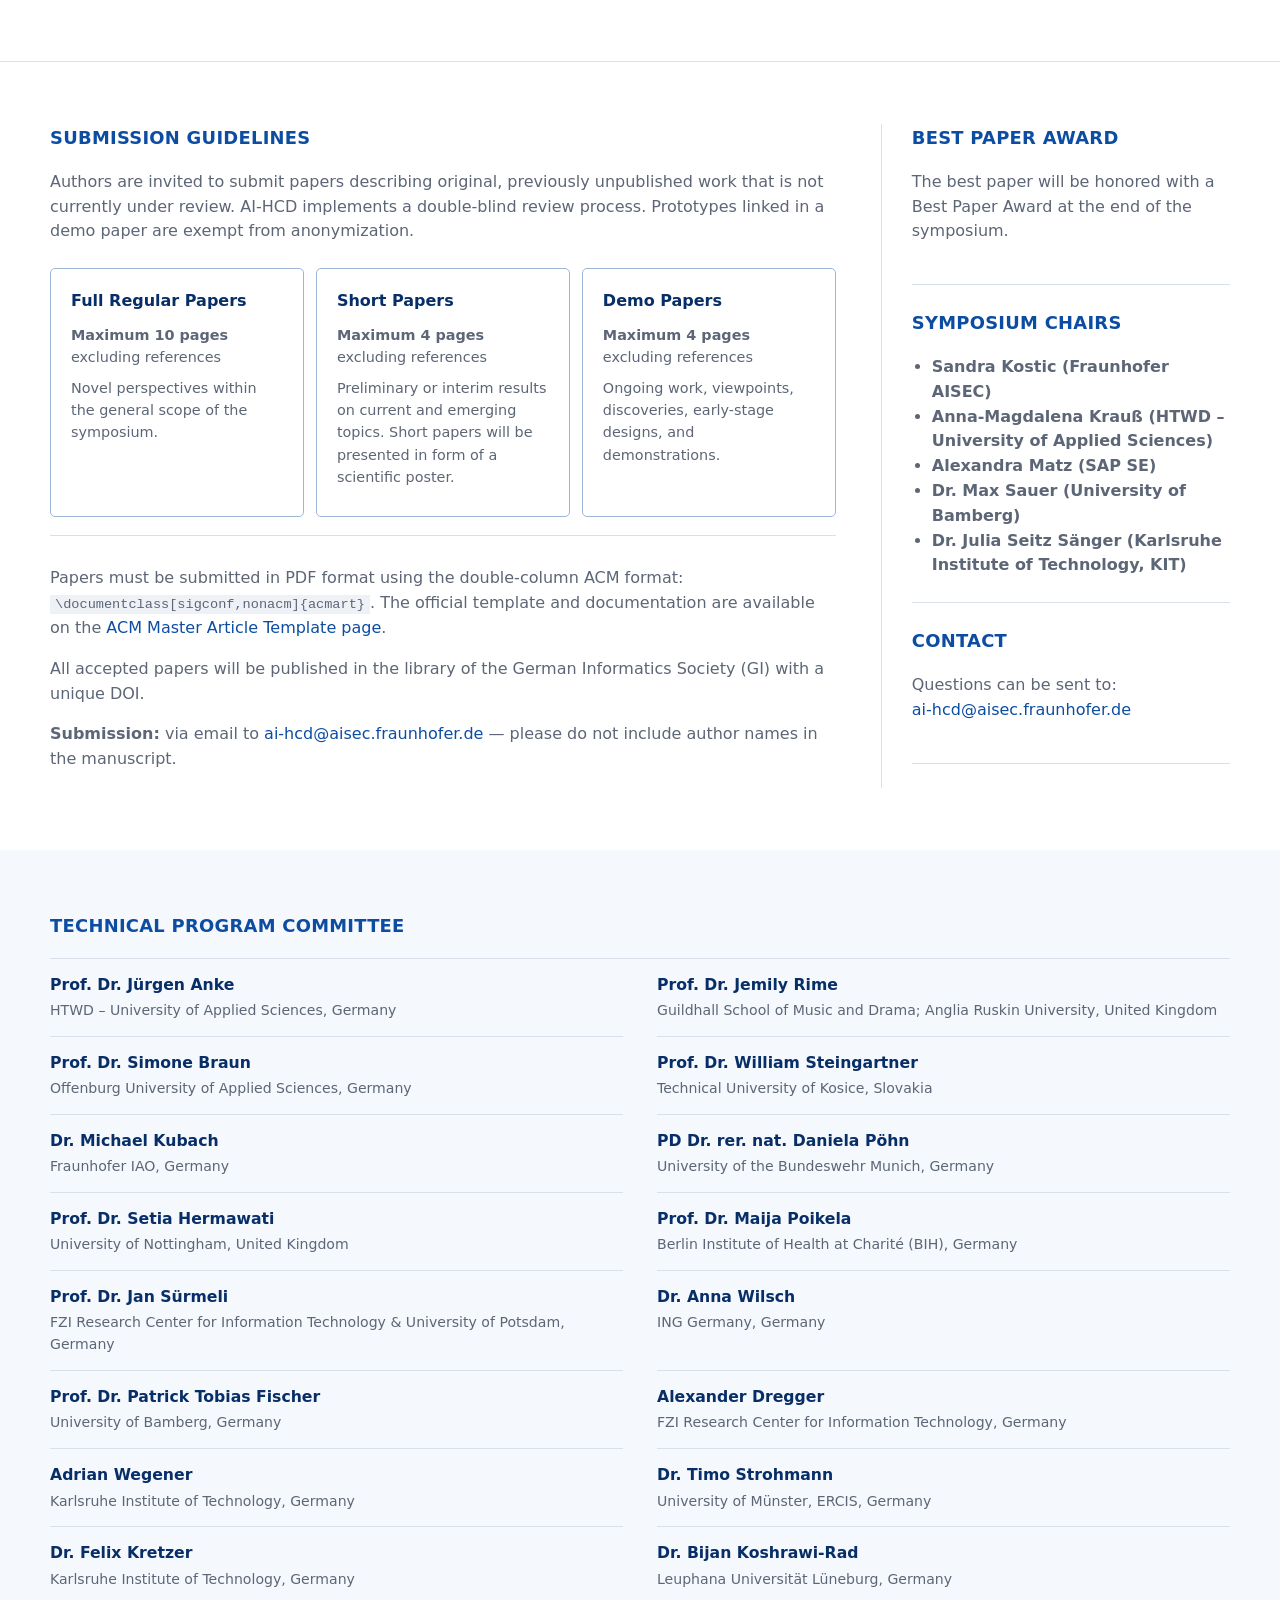
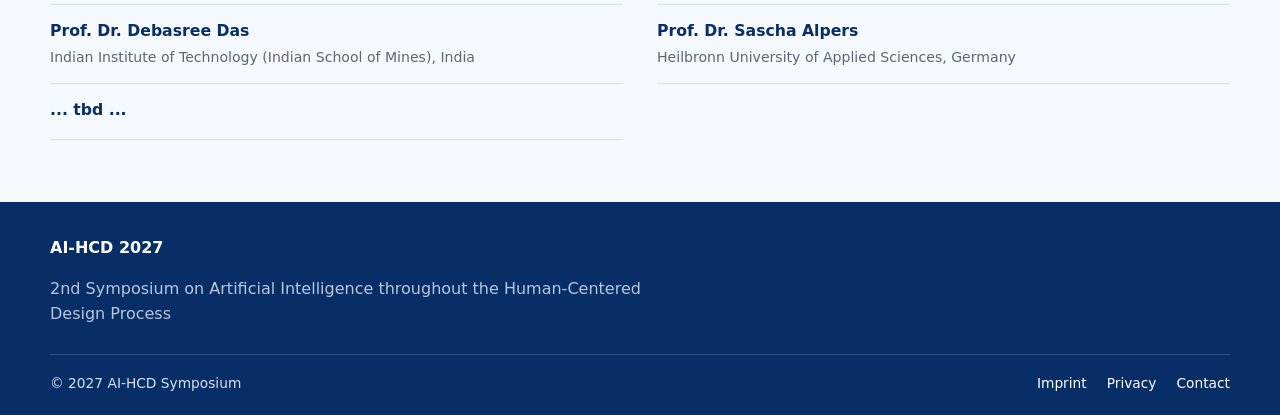
==== commit 84991e3f: "Sascha Alpers added to TPC" ====
--- a/index.html
+++ b/index.html
@@ -223,8 +223,8 @@
 		  <li><strong>Dr. Timo Strohmann</strong><span>University of Münster, ERCIS, Germany</span></li>  
 		  <li><strong>Dr. Felix Kretzer</strong><span>Karlsruhe Institute of Technology, Germany</span></li>  
 		  <li><strong>Dr. Bijan Koshrawi-Rad</strong><span>Leuphana Universität Lüneburg, Germany</span></li> 
-		  <li><strong>Prof. Dr. Debasree Das</strong><span>Indian Institute of Technology (Indian School of Mines) Dhanbad, India</span></li> 
-			
+		  <li><strong>Prof. Dr. Debasree Das</strong><span>Indian Institute of Technology (Indian School of Mines), India</span></li> 
+		  <li><strong>Prof. Dr. Sascha Alpers</strong><span>Heilbronn University of Applied Sciences, Germany</span></li> 
 		  <li><strong>... tbd ...</strong><span>   </span></li>
         </ul>
       </div>
